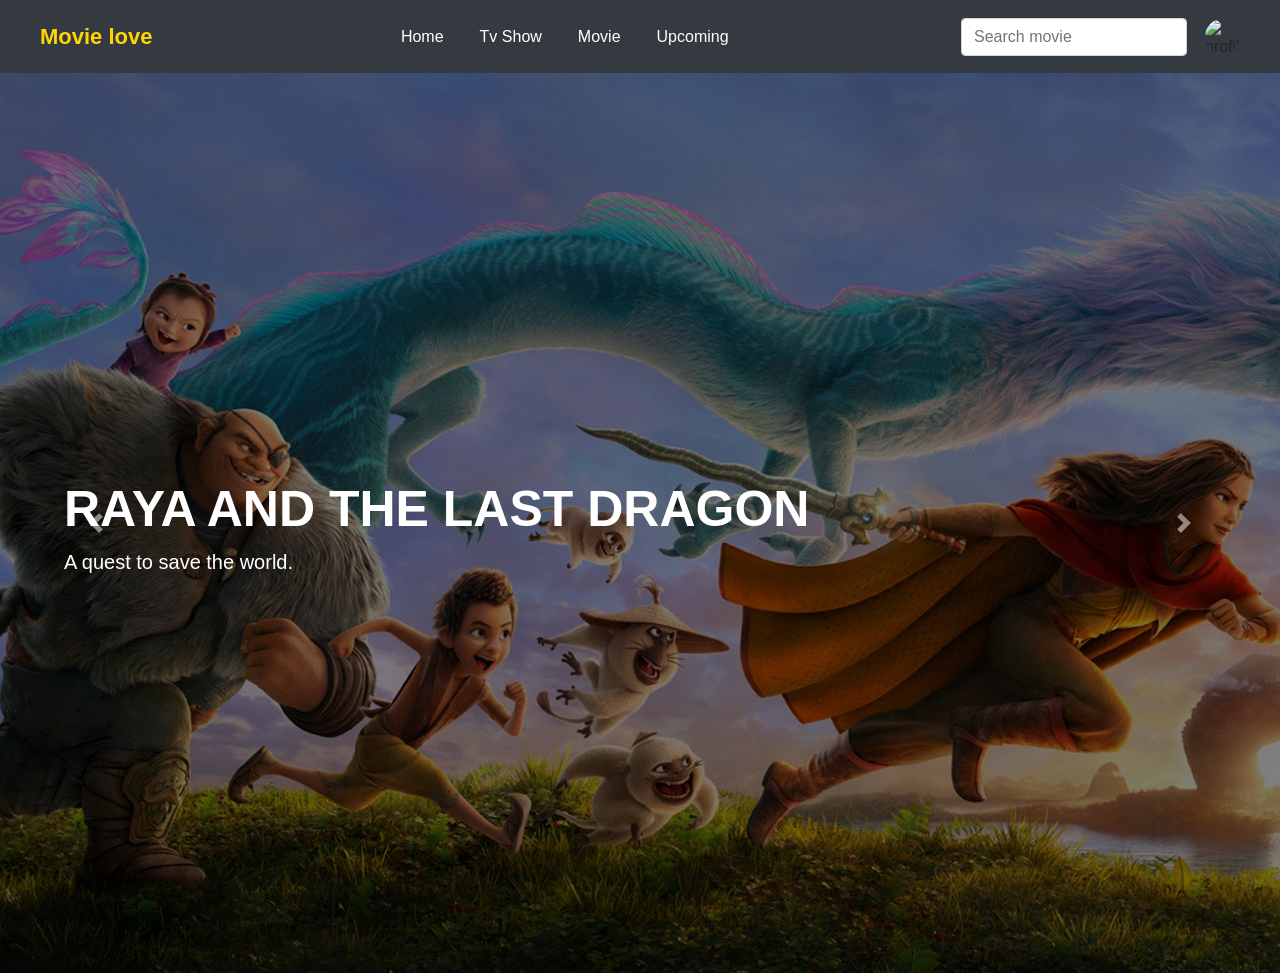
==== projekti1.html @ 6753df56 "Update" ====
<!DOCTYPE html>
<html lang="sq">
<head>
    <meta charset="UTF-8">
    <meta name="viewport" content="width=device-width, initial-scale=1.0">
    <title>Movie Love</title>

    <!-- Bootstrap -->
    <link rel="stylesheet" href="https://stackpath.bootstrapcdn.com/bootstrap/4.5.2/css/bootstrap.min.css">

    <!-- Font Awesome -->
    <link rel="stylesheet" href="https://cdnjs.cloudflare.com/ajax/libs/font-awesome/6.0.0/css/all.min.css">

    <style>
        body {
            margin: 0;
            background-color: black;
        }

        
        .navbar {
            padding: 15px 40px;
        }

        .navbar-brand {
            color: #ffd700 !important;
            font-weight: bold;
            font-size: 22px;
        }

        .nav-link {
            color: white !important;
            margin: 0 10px;
            transition: 0.3s;
        }

        .nav-link:hover {
            color: #ffd700 !important;
        }

        .profile-img {
            width: 35px;
            height: 35px;
            border-radius: 50%;
            margin-left: 10px;
        }

        

        
        .carousel-item {
            height: 100vh;
            background-size: cover;
            background-position: center;
            position: relative;
        }

        
        .carousel-item::before {
            content: "";
            position: absolute;
            width: 100%;
            height: 100%;
            background: rgba(0,0,0,0.5);
            top: 0;
            left: 0;
        }
        


        
        .carousel-caption {
            bottom: 40%;
            left: 5%;
            right: auto;
            text-align: left;
        }

        .carousel-caption h1 {
            font-size: 50px;
            font-weight: bold;
        }

        .carousel-caption p {
            font-size: 20px;
        }
    </style>
</head>

<body>


<nav class="navbar navbar-expand-lg navbar-dark bg-dark">
    
    <a class="navbar-brand" href="#">Movie love</a>

    <button class="navbar-toggler" type="button" data-toggle="collapse" data-target="#navbarNav">
        <span class="navbar-toggler-icon"></span>
    </button>

    <div class="collapse navbar-collapse justify-content-center" id="navbarNav">
        <ul class="navbar-nav">
            <li class="nav-item"><a class="nav-link" href="#">Home</a></li>
            <li class="nav-item"><a class="nav-link" href="#">Tv Show</a></li>
            <li class="nav-item"><a class="nav-link" href="#">Movie</a></li>
            <li class="nav-item"><a class="nav-link" href="#">Upcoming</a></li>
        </ul>
    </div>

    <div class="d-flex align-items-center">
        <input type="text" class="form-control mr-2" placeholder="Search movie">
        <img src="https://i.pravatar.cc/40" class="profile-img" alt="profile">
    </div>

</nav>


<div id="movieCarousel" class="carousel slide" data-ride="carousel">

    <div class="carousel-inner">
       

        
        <div class="carousel-item active" style="background-image: url('raya.jpg');">
            <div class="carousel-caption">
                <h1>RAYA AND THE LAST DRAGON</h1>
                <p>A quest to save the world.</p>
            </div>
        </div>

        
        <div class="carousel-item" style="background-image: url('moana.png');">
            <div class="carousel-caption">
                <h1>MOANA</h1>
                <p>There comes a day when you're gonna look around and realize happiness is where you are.</p>
            </div>
        </div>


    </div>

    
    <a class="carousel-control-prev" href="#movieCarousel" role="button" data-slide="prev">
        <span class="carousel-control-prev-icon"></span>
    </a>

    <a class="carousel-control-next" href="#movieCarousel" role="button" data-slide="next">
        <span class="carousel-control-next-icon"></span>
    </a>

</div>


<script src="https://code.jquery.com/jquery-3.5.1.slim.min.js"></script>
<script src="https://cdn.jsdelivr.net/npm/bootstrap@4.5.2/dist/js/bootstrap.bundle.min.js"></script>

</body>
</html>
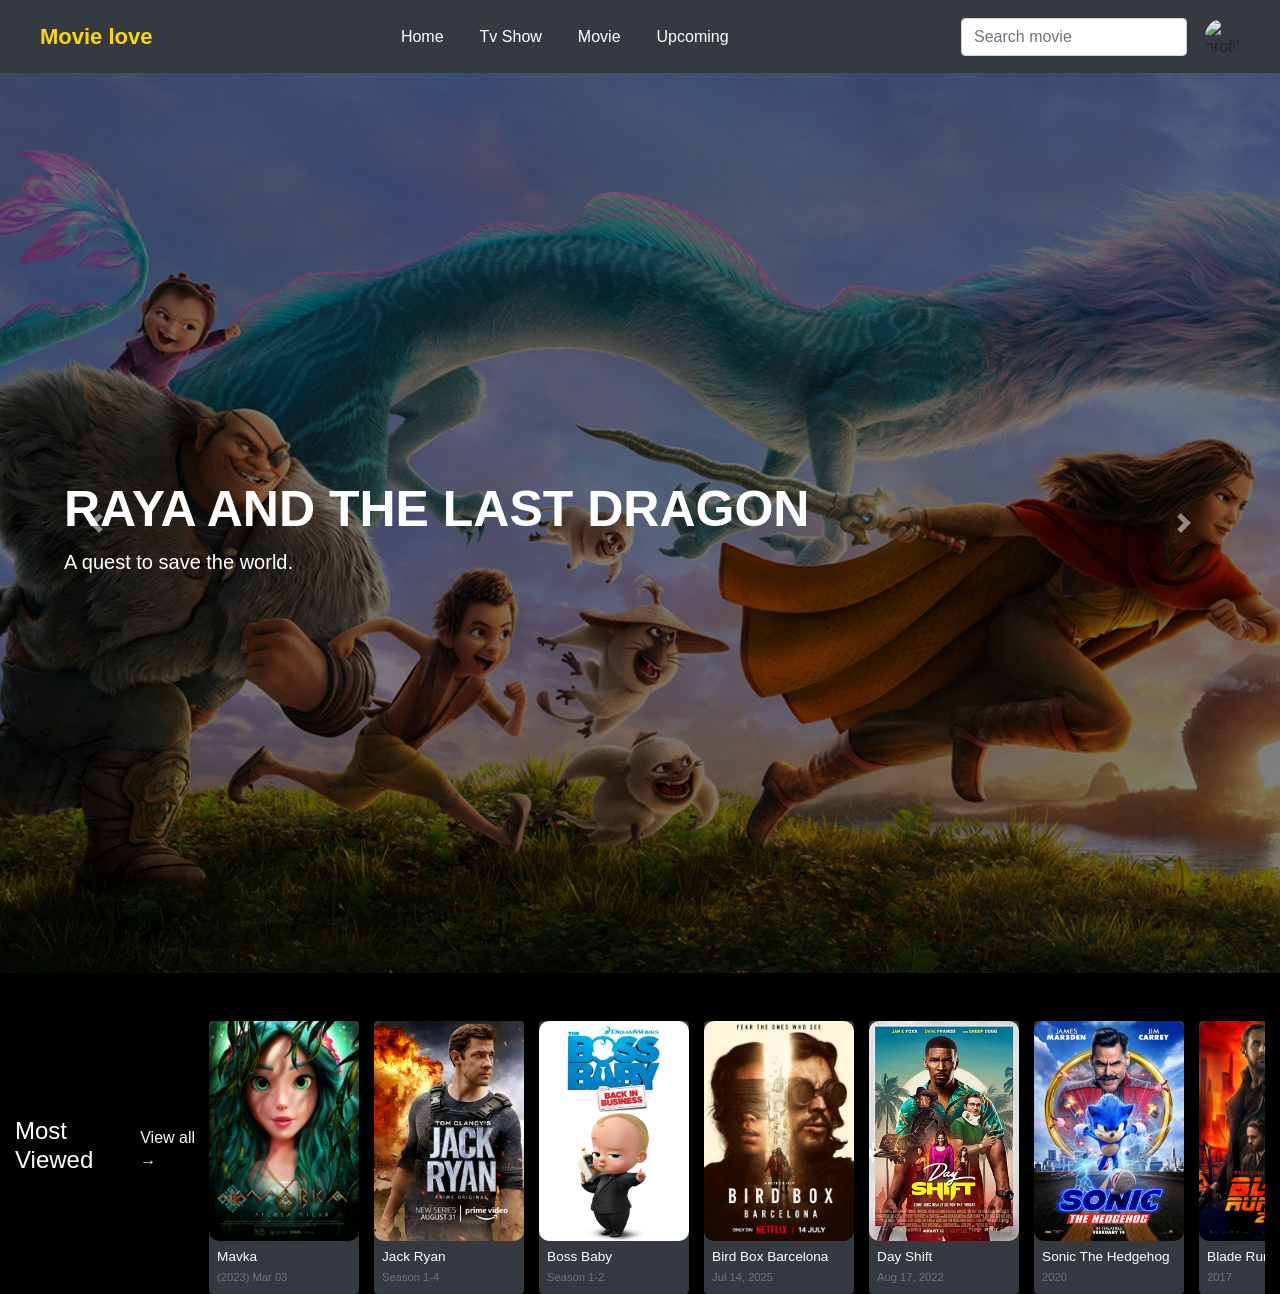
==== commit e8a68106: "cards" ====
--- a/projekti1.html
+++ b/projekti1.html
@@ -5,10 +5,10 @@
     <meta name="viewport" content="width=device-width, initial-scale=1.0">
     <title>Movie Love</title>
 
-    <!-- Bootstrap -->
+    
     <link rel="stylesheet" href="https://stackpath.bootstrapcdn.com/bootstrap/4.5.2/css/bootstrap.min.css">
 
-    <!-- Font Awesome -->
+    
     <link rel="stylesheet" href="https://cdnjs.cloudflare.com/ajax/libs/font-awesome/6.0.0/css/all.min.css">
 
     <style>
@@ -84,6 +84,68 @@
         .carousel-caption p {
             font-size: 20px;
         }
+
+        
+
+
+    .movie-scroll {
+    display: flex;
+    overflow-x: auto;
+    flex-wrap: nowrap;
+    scroll-behavior: smooth;
+    padding-left: 15px;
+    padding-right: 15px;
+    }
+
+    .movie-scroll::-webkit-scrollbar {
+    display: none;
+    }
+
+    .movie-scroll {
+    -ms-overflow-style: none;
+    scrollbar-width: none;
+    }
+
+    .movie-item {
+    min-width: 150px;
+    margin-right: 15px;
+    flex: 0 0 auto; /* siguron që nuk tkurret */
+    }
+
+    .movie-item .card {
+    background-color: #111;
+    border: none;
+    color: white;
+    transition: transform 0.3s ease;
+    } 
+
+    .movie-item img {
+    width: 150px;      /* i uniformon madhësinë */
+    height: 220px;     
+    object-fit: cover;   
+    border-radius: 10px;
+    transition: transform 0.4s ease;
+    }  
+
+    .movie-item .card:hover {
+    transform: scale(1.05);
+    }
+
+    .movie-item .card-body {
+    padding: 8px;
+    }
+
+    .movie-item .card-title {
+    font-size: 0.85rem;
+    margin-bottom: 4px;
+    }
+
+    .movie-item p {
+    font-size: 0.7rem;
+    color: #aaa;
+    margin: 0;
+    }
+
     </style>
 </head>
 
@@ -121,7 +183,7 @@
        
 
         
-        <div class="carousel-item active" style="background-image: url('raya.jpg');">
+        <div class="carousel-item active" style="background-image: url('images/raya.jpg');">
             <div class="carousel-caption">
                 <h1>RAYA AND THE LAST DRAGON</h1>
                 <p>A quest to save the world.</p>
@@ -129,7 +191,7 @@
         </div>
 
         
-        <div class="carousel-item" style="background-image: url('moana.png');">
+        <div class="carousel-item" style="background-image: url('images/moana.png');">
             <div class="carousel-caption">
                 <h1>MOANA</h1>
                 <p>There comes a day when you're gonna look around and realize happiness is where you are.</p>
@@ -151,6 +213,98 @@
 </div>
 
 
+<div class="movie-scroll mt-5">
+
+    <div class="d-flex justify-content-between align-items-center mb-3">
+        <h4 class="text-white">Most Viewed</h4>
+        <a href="#" class="text-light">View all →</a>
+    </div>
+
+    
+    <div class="d-flex overflow-auto flex-nowrap">  
+
+        
+        <div class="movie-item">
+            <div class="card bg-dark text-white border-0">
+                <img src="images/mavka.png" class="card-img-top">
+                <div class="card-body p-2">
+                    <h6 class="card-title">Mavka</h6>
+                    <p class="text-muted small mb-0">(2023) Mar 03</p>
+                </div>
+            </div>
+        </div>
+
+        
+        <div class="movie-item">
+            <div class="card bg-dark text-white border-0">
+                <img src="images/Jack_Ryan.png" class="card-img-top">
+                <div class="card-body p-2">
+                    <h6 class="card-title">Jack Ryan</h6>
+                    <p class="text-muted small mb-0">Season 1-4</p>
+                </div>
+            </div>
+        </div>
+
+        
+        <div class="movie-item">
+            <div class="card bg-dark text-white border-0">
+                <img src="images/boss_baby.jpg" class="card-img-top">
+                <div class="card-body p-2">
+                    <h6 class="card-title">Boss Baby</h6>
+                    <p class="text-muted small mb-0">Season 1-2</p>
+                </div>
+            </div>
+        </div>
+
+        <div class="movie-item">
+            <div class="card bg-dark text-white border-0">
+                <img src="images/bird_box.jpg" class="card-img-top">
+                <div class="card-body p-2">
+                    <h6 class="card-title">Bird Box Barcelona</h6>
+                    <p class="text-muted small mb-0">Jul 14, 2025</p>
+                </div>
+            </div>
+        </div>
+
+        <div class="movie-item">
+            <div class="card bg-dark text-white border-0">
+                <img src="images/Day_Shift_.jpg" class="card-img-top">
+                <div class="card-body p-2">
+                    <h6 class="card-title">Day Shift</h6>
+                    <p class="text-muted small mb-0">Aug 17, 2022</p>
+                </div>
+            </div>
+        </div>
+
+        <div class="movie-item">
+            <div class="card bg-dark text-white border-0">
+                <img src="images/sonic.jpg" class="card-img-top">
+                <div class="card-body p-2">
+                    <h6 class="card-title">Sonic The Hedgehog</h6>
+                    <p class="text-muted small mb-0">2020</p>
+                </div>
+            </div>
+        </div>
+
+        <div class="movie-item">
+            <div class="card bg-dark text-white border-0">
+                <img src="images/blade_runner.jpg" class="card-img-top">
+                <div class="card-body p-2">
+                    <h6 class="card-title">Blade Runner</h6>
+                    <p class="text-muted small mb-0">2017</p>
+                </div>
+            </div>
+        </div>
+
+
+
+        
+        
+    </div>
+
+</div>
+
+
 <script src="https://code.jquery.com/jquery-3.5.1.slim.min.js"></script>
 <script src="https://cdn.jsdelivr.net/npm/bootstrap@4.5.2/dist/js/bootstrap.bundle.min.js"></script>
 
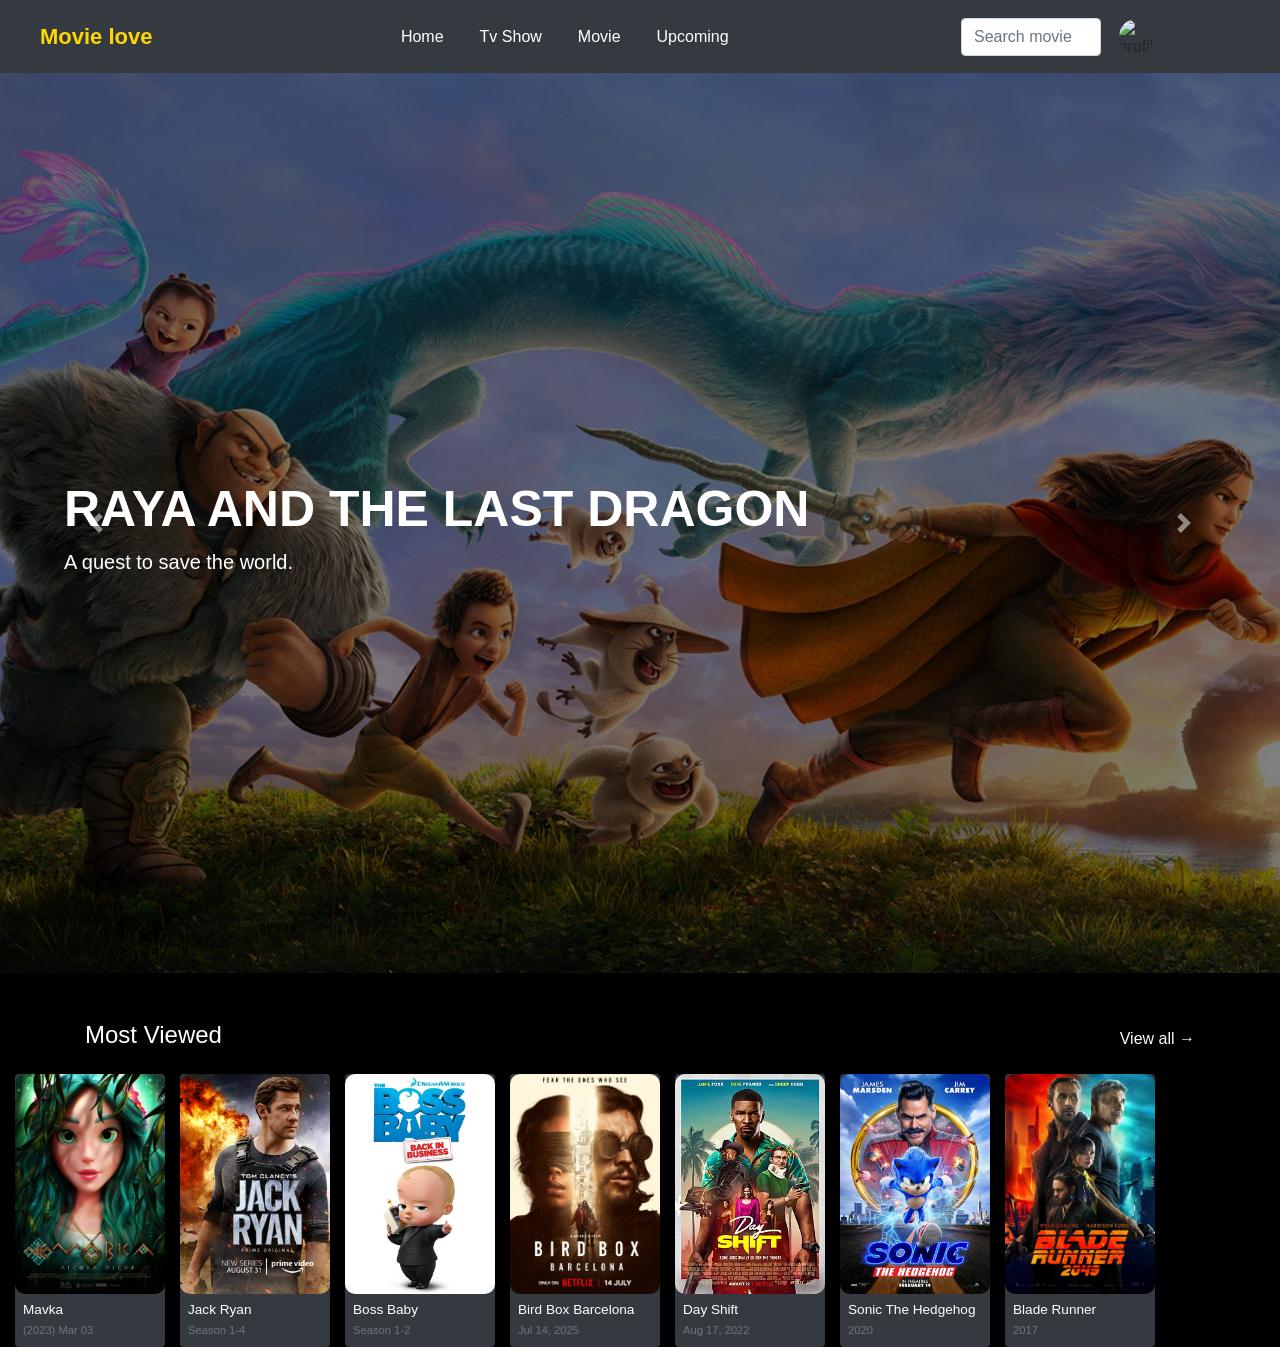
==== commit faec95ed: "update" ====
--- a/projekti1.html
+++ b/projekti1.html
@@ -109,7 +109,7 @@
     .movie-item {
     min-width: 150px;
     margin-right: 15px;
-    flex: 0 0 auto; /* siguron që nuk tkurret */
+    flex: 0 0 auto; 
     }
 
     .movie-item .card {
@@ -120,7 +120,7 @@
     } 
 
     .movie-item img {
-    width: 150px;      /* i uniformon madhësinë */
+    width: 150px;      
     height: 220px;     
     object-fit: cover;   
     border-radius: 10px;
@@ -145,6 +145,48 @@
     color: #aaa;
     margin: 0;
     }
+
+    
+@media (max-width: 768px) {
+
+    
+    .navbar {
+        padding: 10px 15px;
+    }
+
+    
+    .navbar .form-control {
+        width: 120px;
+    }
+
+
+    .carousel-item {
+        height: 60vh;
+    }
+
+    
+    .carousel-caption {
+        bottom: 20%;
+    }
+
+    .carousel-caption h1 {
+        font-size: 24px;
+    }
+
+    .carousel-caption p {
+        font-size: 14px;
+    }
+
+    
+    .movie-item {
+        min-width: 120px;
+    }
+
+    .movie-item img {
+        width: 120px;
+        height: 180px;
+    }
+}
 
     </style>
 </head>
@@ -170,7 +212,7 @@
     </div>
 
     <div class="d-flex align-items-center">
-        <input type="text" class="form-control mr-2" placeholder="Search movie">
+        <input type="text" class="form-control mr-2 w-50" placeholder="Search movie">
         <img src="https://i.pravatar.cc/40" class="profile-img" alt="profile">
     </div>
 
@@ -213,12 +255,15 @@
 </div>
 
 
-<div class="movie-scroll mt-5">
-
+<div class="container mt-5">
     <div class="d-flex justify-content-between align-items-center mb-3">
         <h4 class="text-white">Most Viewed</h4>
         <a href="#" class="text-light">View all →</a>
     </div>
+</div>
+
+<div class="movie-scroll">
+    
 
     
     <div class="d-flex overflow-auto flex-nowrap">  
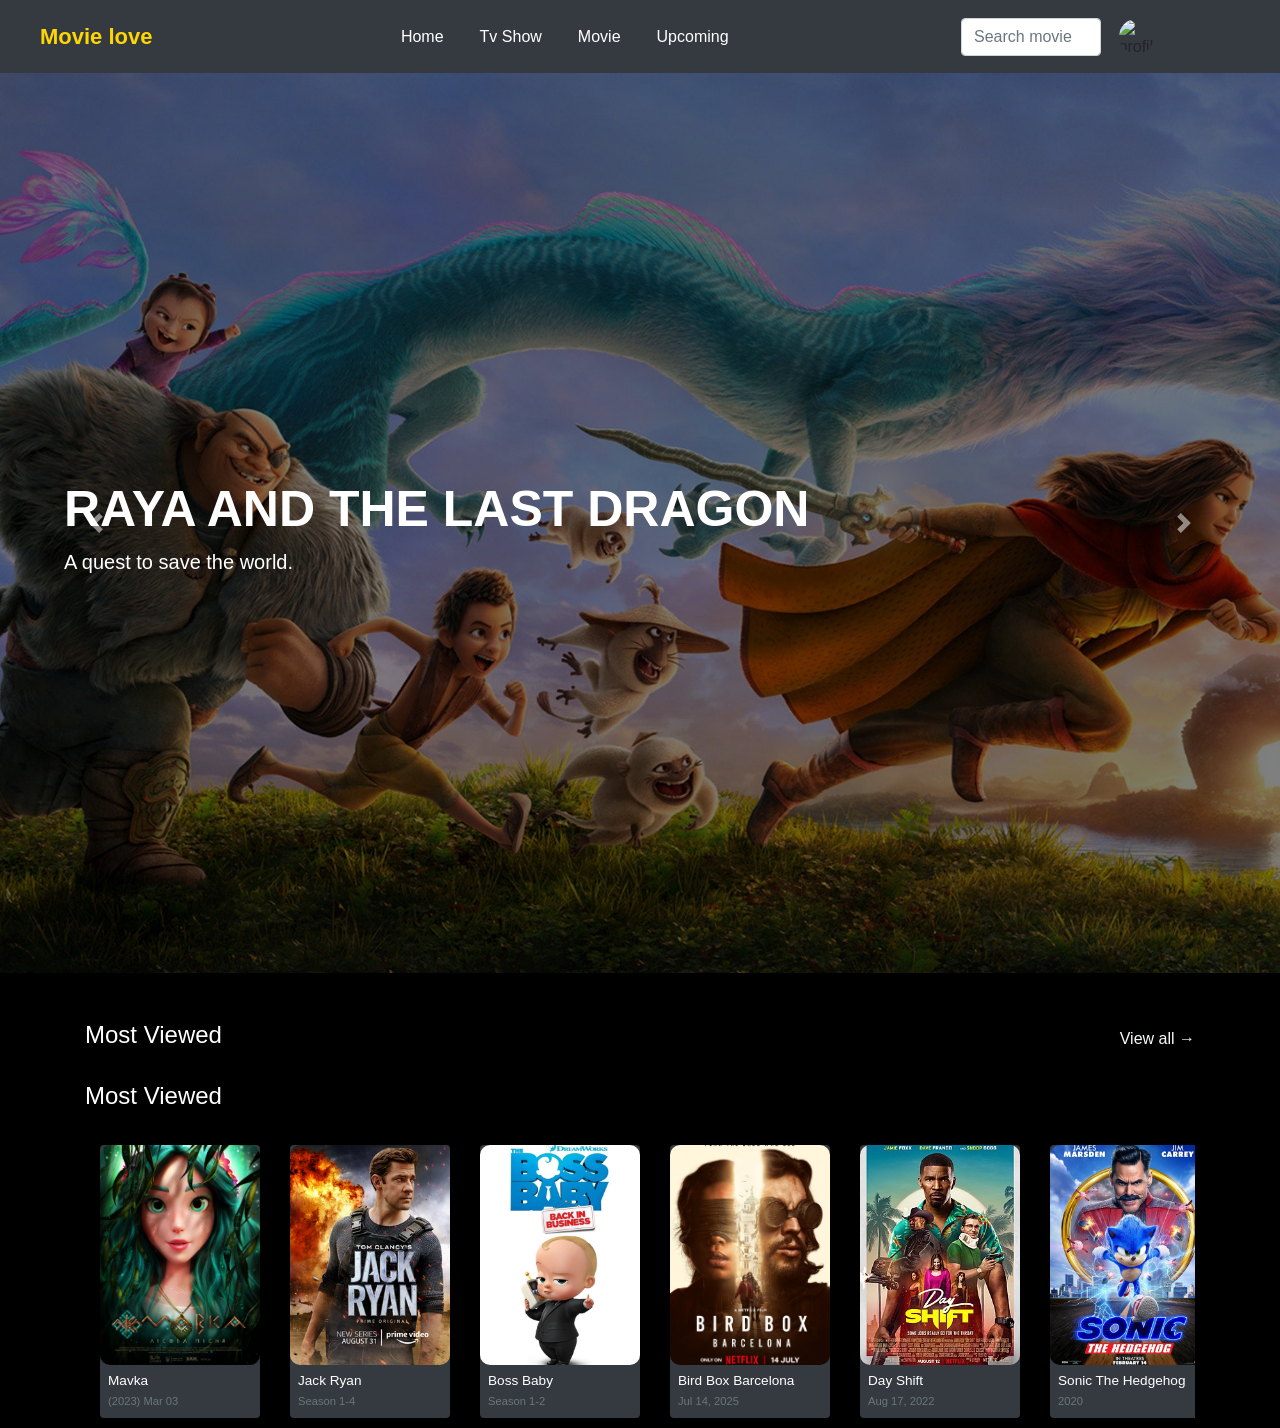
==== commit c05689d0: "update" ====
--- a/projekti1.html
+++ b/projekti1.html
@@ -91,10 +91,9 @@
     .movie-scroll {
     display: flex;
     overflow-x: auto;
-    flex-wrap: nowrap;
     scroll-behavior: smooth;
-    padding-left: 15px;
-    padding-right: 15px;
+    padding: 10px 15px;
+    gap: 15px;
     }
 
     .movie-scroll::-webkit-scrollbar {
@@ -107,9 +106,8 @@
     }
 
     .movie-item {
-    min-width: 150px;
     margin-right: 15px;
-    flex: 0 0 auto; 
+    flex: 0 0 auto;
     }
 
     .movie-item .card {
@@ -120,11 +118,11 @@
     } 
 
     .movie-item img {
-    width: 150px;      
+    width: 100%;      
     height: 220px;     
     object-fit: cover;   
     border-radius: 10px;
-    transition: transform 0.4s ease;
+    
     }  
 
     .movie-item .card:hover {
@@ -146,47 +144,21 @@
     margin: 0;
     }
 
-    
-@media (max-width: 768px) {
-
-    
-    .navbar {
-        padding: 10px 15px;
-    }
-
-    
-    .navbar .form-control {
-        width: 120px;
-    }
-
-
-    .carousel-item {
-        height: 60vh;
-    }
-
-    
-    .carousel-caption {
-        bottom: 20%;
-    }
-
-    .carousel-caption h1 {
-        font-size: 24px;
-    }
-
-    .carousel-caption p {
-        font-size: 14px;
-    }
-
-    
-    .movie-item {
-        min-width: 120px;
-    }
-
-    .movie-item img {
-        width: 120px;
-        height: 180px;
-    }
+    @media (max-width: 576px) {
+    .movie-item { width: 140px; }
 }
+
+@media (min-width: 577px) and (max-width: 992px) {
+    .movie-item { width: 150px; }
+}
+
+@media (min-width: 993px) {
+    .movie-item { width: 160px; }
+}
+
+
+
+
 
     </style>
 </head>
@@ -262,85 +234,86 @@
     </div>
 </div>
 
-<div class="movie-scroll">
-    
-
-    
-    <div class="d-flex overflow-auto flex-nowrap">  
-
-        
-        <div class="movie-item">
-            <div class="card bg-dark text-white border-0">
-                <img src="images/mavka.png" class="card-img-top">
-                <div class="card-body p-2">
-                    <h6 class="card-title">Mavka</h6>
-                    <p class="text-muted small mb-0">(2023) Mar 03</p>
-                </div>
-            </div>
-        </div>
-
-        
-        <div class="movie-item">
-            <div class="card bg-dark text-white border-0">
-                <img src="images/Jack_Ryan.png" class="card-img-top">
-                <div class="card-body p-2">
-                    <h6 class="card-title">Jack Ryan</h6>
-                    <p class="text-muted small mb-0">Season 1-4</p>
-                </div>
-            </div>
-        </div>
-
-        
-        <div class="movie-item">
-            <div class="card bg-dark text-white border-0">
-                <img src="images/boss_baby.jpg" class="card-img-top">
-                <div class="card-body p-2">
-                    <h6 class="card-title">Boss Baby</h6>
-                    <p class="text-muted small mb-0">Season 1-2</p>
-                </div>
-            </div>
-        </div>
-
-        <div class="movie-item">
-            <div class="card bg-dark text-white border-0">
-                <img src="images/bird_box.jpg" class="card-img-top">
-                <div class="card-body p-2">
-                    <h6 class="card-title">Bird Box Barcelona</h6>
-                    <p class="text-muted small mb-0">Jul 14, 2025</p>
-                </div>
-            </div>
-        </div>
-
-        <div class="movie-item">
-            <div class="card bg-dark text-white border-0">
-                <img src="images/Day_Shift_.jpg" class="card-img-top">
-                <div class="card-body p-2">
-                    <h6 class="card-title">Day Shift</h6>
-                    <p class="text-muted small mb-0">Aug 17, 2022</p>
-                </div>
-            </div>
-        </div>
-
-        <div class="movie-item">
-            <div class="card bg-dark text-white border-0">
-                <img src="images/sonic.jpg" class="card-img-top">
-                <div class="card-body p-2">
-                    <h6 class="card-title">Sonic The Hedgehog</h6>
-                    <p class="text-muted small mb-0">2020</p>
-                </div>
-            </div>
-        </div>
-
-        <div class="movie-item">
-            <div class="card bg-dark text-white border-0">
-                <img src="images/blade_runner.jpg" class="card-img-top">
-                <div class="card-body p-2">
-                    <h6 class="card-title">Blade Runner</h6>
-                    <p class="text-muted small mb-0">2017</p>
-                </div>
-            </div>
-        </div>
-
+<div class="container mt-4">
+
+  <div class="d-flex justify-content-between align-items-center mb-3">
+    <h4 class="text-white">Most Viewed</h4>
+  </div>
+
+  <div class="movie-scroll d-flex">
+
+    <div class="movie-item">
+      <div class="card bg-dark text-white border-0">
+        <img src="images/mavka.png">
+        <div class="card-body p-2">
+          <h6 class="card-title">Mavka</h6>
+          <p class="text-muted small mb-0">(2023) Mar 03</p>
+        </div>
+      </div>
+    </div>
+
+    <div class="movie-item">
+      <div class="card bg-dark text-white border-0">
+        <img src="images/Jack_Ryan.png">
+        <div class="card-body p-2">
+          <h6 class="card-title">Jack Ryan</h6>
+          <p class="text-muted small mb-0">Season 1-4</p>
+        </div>
+      </div>
+    </div>
+
+    <div class="movie-item">
+      <div class="card bg-dark text-white border-0">
+        <img src="images/boss_baby.jpg">
+        <div class="card-body p-2">
+          <h6 class="card-title">Boss Baby</h6>
+          <p class="text-muted small mb-0">Season 1-2</p>
+        </div>
+      </div>
+    </div>
+
+    <div class="movie-item">
+      <div class="card bg-dark text-white border-0">
+        <img src="images/bird_box.jpg">
+        <div class="card-body p-2">
+          <h6 class="card-title">Bird Box Barcelona</h6>
+          <p class="text-muted small mb-0">Jul 14, 2025</p>
+        </div>
+      </div>
+    </div>
+
+    <div class="movie-item">
+      <div class="card bg-dark text-white border-0">
+        <img src="images/Day_Shift_.jpg">
+        <div class="card-body p-2">
+          <h6 class="card-title">Day Shift</h6>
+          <p class="text-muted small mb-0">Aug 17, 2022</p>
+        </div>
+      </div>
+    </div>
+
+    <div class="movie-item">
+      <div class="card bg-dark text-white border-0">
+        <img src="images/sonic.jpg">
+        <div class="card-body p-2">
+          <h6 class="card-title">Sonic The Hedgehog</h6>
+          <p class="text-muted small mb-0">2020</p>
+        </div>
+      </div>
+    </div>
+
+    <div class="movie-item">
+      <div class="card bg-dark text-white border-0">
+        <img src="images/blade_runner.jpg">
+        <div class="card-body p-2">
+          <h6 class="card-title">Blade Runner</h6>
+          <p class="text-muted small mb-0">2017</p>
+        </div>
+      </div>
+    </div>
+
+  </div>
+</div>
 
 
         
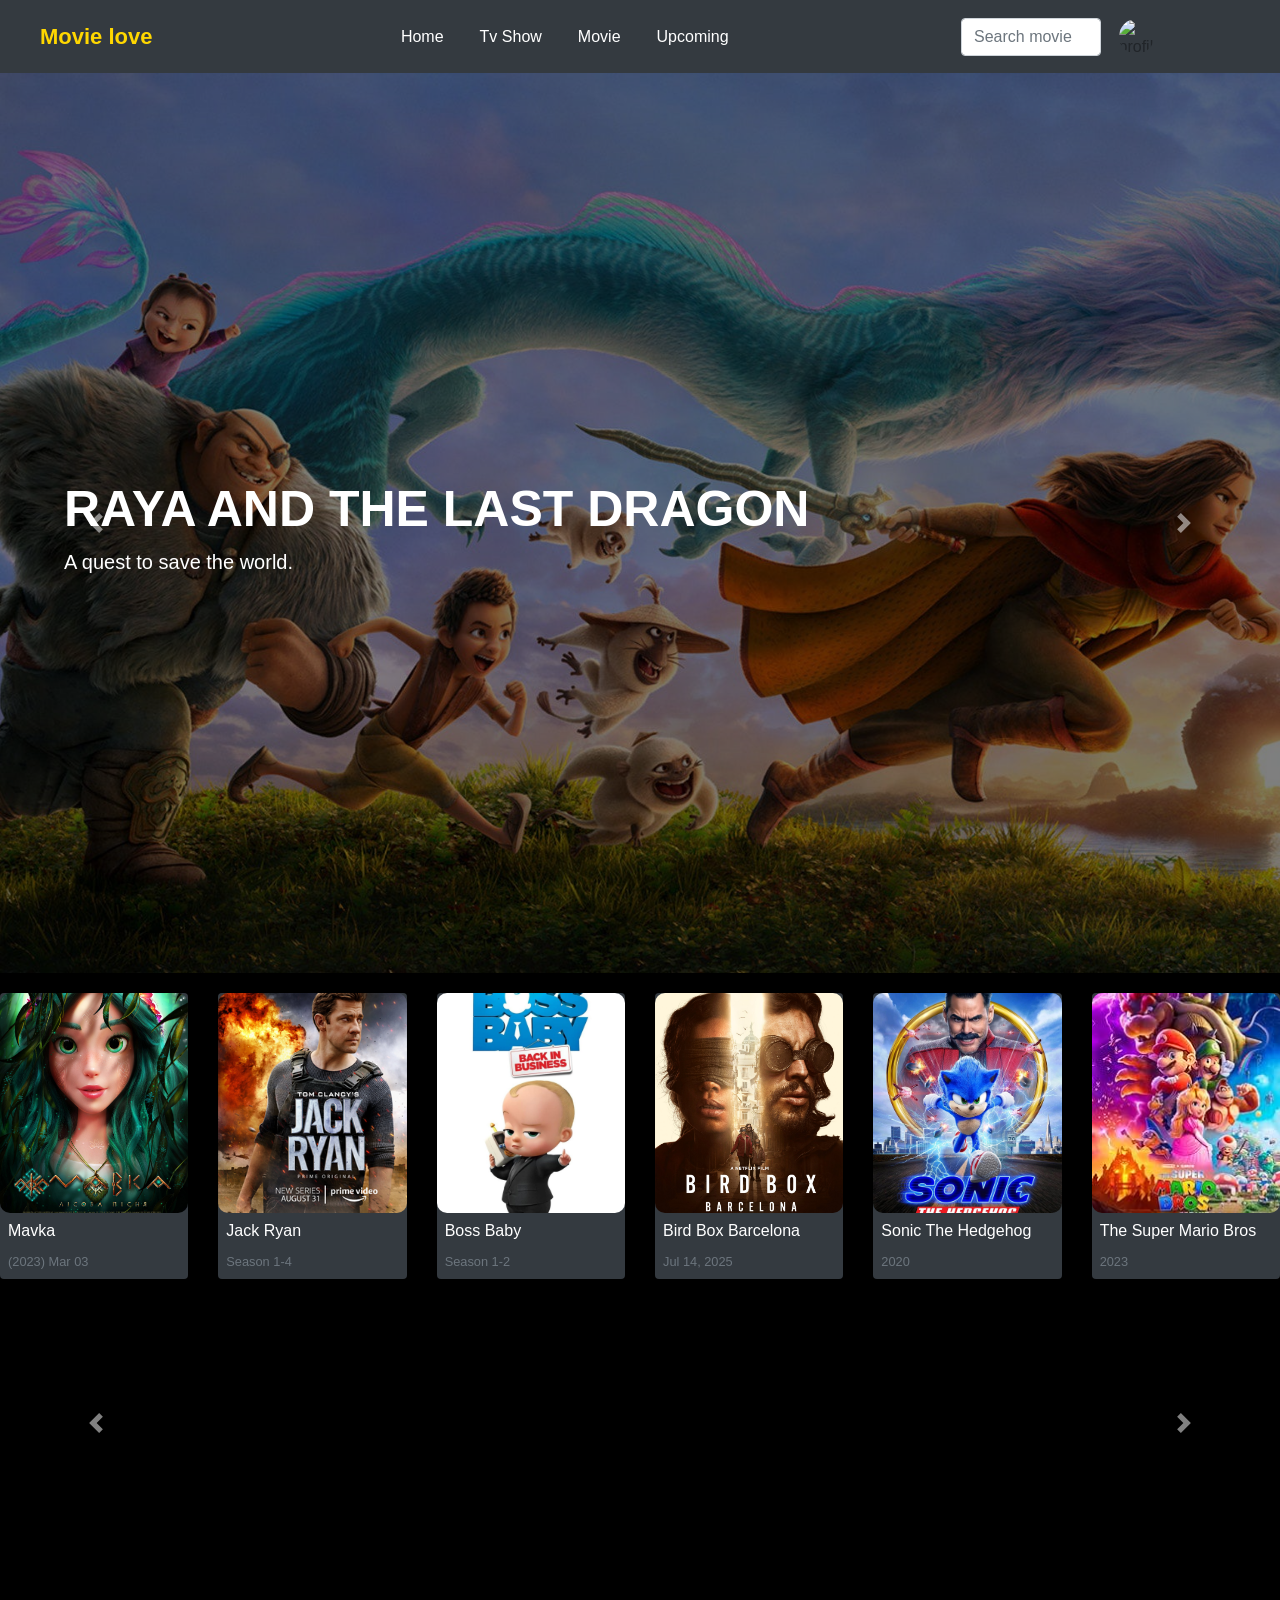
==== commit 858b1cef: "m" ====
--- a/projekti1.html
+++ b/projekti1.html
@@ -90,7 +90,6 @@
 
     .movie-scroll {
     display: flex;
-    overflow-x: auto;
     scroll-behavior: smooth;
     padding: 10px 15px;
     gap: 15px;
@@ -156,6 +155,38 @@
     .movie-item { width: 160px; }
 }
 
+.carousel-item .row {
+    flex-wrap: nowrap;
+}
+
+.carousel-item {
+    padding: 20px 0;
+}
+
+.carousel img {
+    height: 220px;
+    object-fit: cover;
+    border-radius: 10px;
+}
+
+/* Desktop */
+.carousel .col-lg-2 {
+    max-width: 20%;
+}
+
+/* Tablet */
+@media (max-width: 992px) {
+    .carousel .col-md-4 {
+        max-width: 33.33%;
+    }
+}
+
+/* Mobile */
+@media (max-width: 576px) {
+    .carousel .col-6 {
+        max-width: 50%;
+    }
+}
 
 
 
@@ -167,6 +198,8 @@
 
 
 <nav class="navbar navbar-expand-lg navbar-dark bg-dark">
+
+  
     
     <a class="navbar-brand" href="#">Movie love</a>
 
@@ -188,139 +221,145 @@
         <img src="https://i.pravatar.cc/40" class="profile-img" alt="profile">
     </div>
 
+    
+
 </nav>
 
-
-<div id="movieCarousel" class="carousel slide" data-ride="carousel">
-
-    <div class="carousel-inner">
-       
-
-        
-        <div class="carousel-item active" style="background-image: url('images/raya.jpg');">
-            <div class="carousel-caption">
-                <h1>RAYA AND THE LAST DRAGON</h1>
-                <p>A quest to save the world.</p>
-            </div>
-        </div>
-
-        
-        <div class="carousel-item" style="background-image: url('images/moana.png');">
-            <div class="carousel-caption">
-                <h1>MOANA</h1>
-                <p>There comes a day when you're gonna look around and realize happiness is where you are.</p>
-            </div>
-        </div>
-
-
-    </div>
-
-    
-    <a class="carousel-control-prev" href="#movieCarousel" role="button" data-slide="prev">
-        <span class="carousel-control-prev-icon"></span>
-    </a>
-
-    <a class="carousel-control-next" href="#movieCarousel" role="button" data-slide="next">
-        <span class="carousel-control-next-icon"></span>
-    </a>
+<div id="mainCarousel" class="carousel slide" data-ride="carousel">
+
+  <div class="carousel-inner">
+
+    
+    <div class="carousel-item active" style="background-image: url('images/raya.jpg');">
+      <div class="carousel-caption">
+        <h1>RAYA AND THE LAST DRAGON</h1>
+        <p>A quest to save the world.</p>
+      </div>
+    </div>
+
+    
+    <div class="carousel-item" style="background-image: url('images/moana.png');">
+      <div class="carousel-caption">
+        <h1>MOANA</h1>
+        <p>An epic ocean adventure.</p>
+      </div>
+    </div>
+
+  </div>
+
+  <!-- BUTONAT -->
+  <a class="carousel-control-prev" href="#mainCarousel" role="button" data-slide="prev">
+    <span class="carousel-control-prev-icon"></span>
+  </a>
+
+  <a class="carousel-control-next" href="#mainCarousel" role="button" data-slide="next">
+    <span class="carousel-control-next-icon"></span>
+  </a>
 
 </div>
 
 
-<div class="container mt-5">
-    <div class="d-flex justify-content-between align-items-center mb-3">
-        <h4 class="text-white">Most Viewed</h4>
-        <a href="#" class="text-light">View all →</a>
-    </div>
+<div id="movieCarouselCards" class="carousel slide" data-ride="carousel">
+
+  <div class="carousel-inner">
+
+    
+    <div class="carousel-item active">
+      <div class="row">
+
+        <div class="col-6 col-md-4 col-lg-2">
+          <div class="card bg-dark text-white border-0">
+            <img src="images/mavka.png" class="img-fluid">
+            <div class="card-body p-2">
+              <h6 class="card-title">Mavka</h6>
+              <p class="text-muted small mb-0">(2023) Mar 03</p>
+            </div>
+          </div>
+        </div>
+
+        <div class="col-6 col-md-4 col-lg-2">
+          <div class="card bg-dark text-white border-0">
+            <img src="images/Jack_Ryan.png" class="img-fluid">
+            <div class="card-body p-2">
+              <h6 class="card-title">Jack Ryan</h6>
+              <p class="text-muted small mb-0">Season 1-4</p>
+            </div>
+          </div>
+        </div>
+
+        <div class="col-6 col-md-4 col-lg-2">
+          <div class="card bg-dark text-white border-0">
+            <img src="images/boss_baby.jpg" class="img-fluid">
+            <div class="card-body p-2">
+              <h6 class="card-title">Boss Baby</h6>
+              <p class="text-muted small mb-0">Season 1-2</p>
+            </div>
+          </div>
+        </div>
+
+        <div class="col-6 col-md-4 col-lg-2">
+          <div class="card bg-dark text-white border-0">
+            <img src="images/bird_box.jpg" class="img-fluid">
+            <div class="card-body p-2">
+              <h6 class="card-title">Bird Box Barcelona</h6>
+              <p class="text-muted small mb-0">Jul 14, 2025</p>
+            </div>
+          </div>
+        </div>
+
+        <div class="col-6 col-md-4 col-lg-2">
+          <div class="card bg-dark text-white border-0">
+            <img src="images/sonic.jpg" class="img-fluid">
+            <div class="card-body p-2">
+              <h6 class="card-title">Sonic The Hedgehog</h6>
+              <p class="text-muted small mb-0">2020</p>
+            </div>
+          </div>
+        </div>
+
+        <div class="col-6 col-md-4 col-lg-2">
+          <div class="card bg-dark text-white border-0">
+            <img src="images/mario.jpg" class="img-fluid">
+            <div class="card-body p-2">
+              <h6 class="card-title">The Super Mario Bros</h6>
+              <p class="text-muted small mb-0">2023</p>
+            </div>
+          </div>
+        </div>
+
+      </div>
+    </div>
+
+    
+    <div class="carousel-item">
+      <div class="row">
+
+        <div class="col-6 col-md-4 col-lg-2">
+          <div class="card bg-dark text-white border-0">
+            <img src="images/blade_runner.jpg" class="img-fluid">
+            <div class="card-body p-2">
+              <h6 class="card-title">Blade Runner</h6>
+              <p class="text-muted small mb-0">2017</p>
+            </div>
+          </div>
+        </div>
+
+      </div>
+    </div>
+
+  </div>
+
+  
+  <a class="carousel-control-prev" href="#movieCarouselCards" role="button" data-slide="prev">
+    <span class="carousel-control-prev-icon"></span>
+  </a>
+
+  <a class="carousel-control-next" href="#movieCarouselCards" role="button" data-slide="next">
+    <span class="carousel-control-next-icon"></span>
+  </a>
+
 </div>
 
-<div class="container mt-4">
-
-  <div class="d-flex justify-content-between align-items-center mb-3">
-    <h4 class="text-white">Most Viewed</h4>
-  </div>
-
-  <div class="movie-scroll d-flex">
-
-    <div class="movie-item">
-      <div class="card bg-dark text-white border-0">
-        <img src="images/mavka.png">
-        <div class="card-body p-2">
-          <h6 class="card-title">Mavka</h6>
-          <p class="text-muted small mb-0">(2023) Mar 03</p>
-        </div>
-      </div>
-    </div>
-
-    <div class="movie-item">
-      <div class="card bg-dark text-white border-0">
-        <img src="images/Jack_Ryan.png">
-        <div class="card-body p-2">
-          <h6 class="card-title">Jack Ryan</h6>
-          <p class="text-muted small mb-0">Season 1-4</p>
-        </div>
-      </div>
-    </div>
-
-    <div class="movie-item">
-      <div class="card bg-dark text-white border-0">
-        <img src="images/boss_baby.jpg">
-        <div class="card-body p-2">
-          <h6 class="card-title">Boss Baby</h6>
-          <p class="text-muted small mb-0">Season 1-2</p>
-        </div>
-      </div>
-    </div>
-
-    <div class="movie-item">
-      <div class="card bg-dark text-white border-0">
-        <img src="images/bird_box.jpg">
-        <div class="card-body p-2">
-          <h6 class="card-title">Bird Box Barcelona</h6>
-          <p class="text-muted small mb-0">Jul 14, 2025</p>
-        </div>
-      </div>
-    </div>
-
-    <div class="movie-item">
-      <div class="card bg-dark text-white border-0">
-        <img src="images/Day_Shift_.jpg">
-        <div class="card-body p-2">
-          <h6 class="card-title">Day Shift</h6>
-          <p class="text-muted small mb-0">Aug 17, 2022</p>
-        </div>
-      </div>
-    </div>
-
-    <div class="movie-item">
-      <div class="card bg-dark text-white border-0">
-        <img src="images/sonic.jpg">
-        <div class="card-body p-2">
-          <h6 class="card-title">Sonic The Hedgehog</h6>
-          <p class="text-muted small mb-0">2020</p>
-        </div>
-      </div>
-    </div>
-
-    <div class="movie-item">
-      <div class="card bg-dark text-white border-0">
-        <img src="images/blade_runner.jpg">
-        <div class="card-body p-2">
-          <h6 class="card-title">Blade Runner</h6>
-          <p class="text-muted small mb-0">2017</p>
-        </div>
-      </div>
-    </div>
-
-  </div>
-</div>
-
-
-        
-        
-    </div>
-
-</div>
 
 
 <script src="https://code.jquery.com/jquery-3.5.1.slim.min.js"></script>
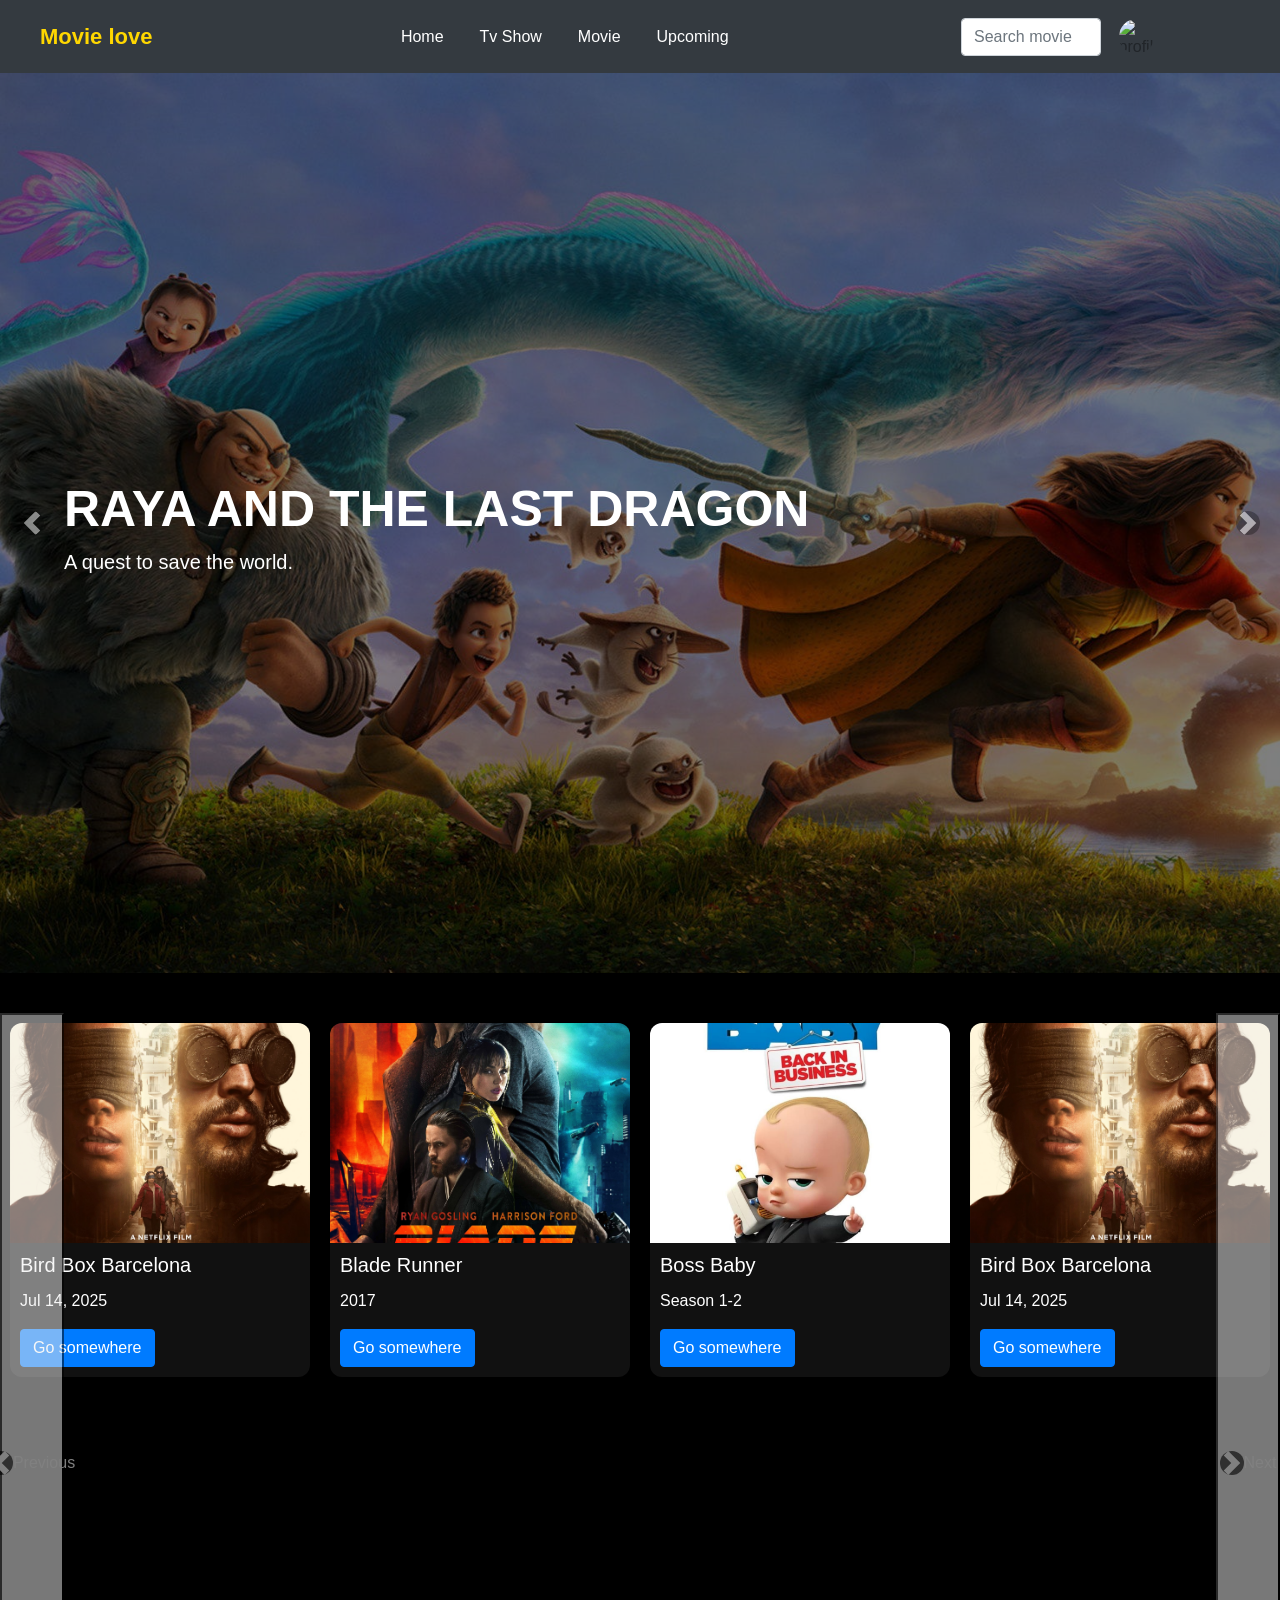
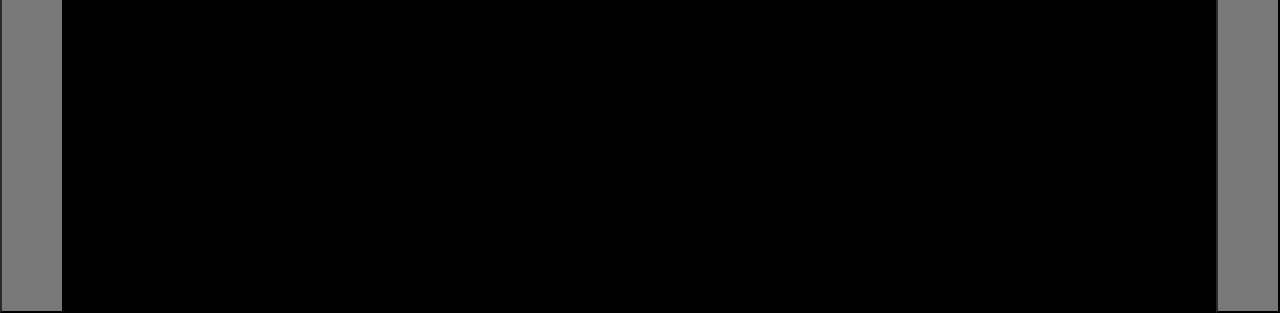
==== commit 765fcf23: "cards" ====
--- a/projekti1.html
+++ b/projekti1.html
@@ -1,369 +1,424 @@
 <!DOCTYPE html>
 <html lang="sq">
+
 <head>
-    <meta charset="UTF-8">
-    <meta name="viewport" content="width=device-width, initial-scale=1.0">
-    <title>Movie Love</title>
-
-    
-    <link rel="stylesheet" href="https://stackpath.bootstrapcdn.com/bootstrap/4.5.2/css/bootstrap.min.css">
-
-    
-    <link rel="stylesheet" href="https://cdnjs.cloudflare.com/ajax/libs/font-awesome/6.0.0/css/all.min.css">
-
-    <style>
-        body {
-            margin: 0;
-            background-color: black;
-        }
-
-        
-        .navbar {
-            padding: 15px 40px;
-        }
-
-        .navbar-brand {
-            color: #ffd700 !important;
-            font-weight: bold;
-            font-size: 22px;
-        }
-
-        .nav-link {
-            color: white !important;
-            margin: 0 10px;
-            transition: 0.3s;
-        }
-
-        .nav-link:hover {
-            color: #ffd700 !important;
-        }
-
-        .profile-img {
-            width: 35px;
-            height: 35px;
-            border-radius: 50%;
-            margin-left: 10px;
-        }
-
-        
-
-        
-        .carousel-item {
-            height: 100vh;
-            background-size: cover;
-            background-position: center;
-            position: relative;
-        }
-
-        
-        .carousel-item::before {
-            content: "";
-            position: absolute;
-            width: 100%;
-            height: 100%;
-            background: rgba(0,0,0,0.5);
-            top: 0;
-            left: 0;
-        }
-        
-
-
-        
-        .carousel-caption {
-            bottom: 40%;
-            left: 5%;
-            right: auto;
-            text-align: left;
-        }
-
-        .carousel-caption h1 {
-            font-size: 50px;
-            font-weight: bold;
-        }
-
-        .carousel-caption p {
-            font-size: 20px;
-        }
-
-        
-
-
-    .movie-scroll {
-    display: flex;
-    scroll-behavior: smooth;
-    padding: 10px 15px;
-    gap: 15px;
-    }
-
-    .movie-scroll::-webkit-scrollbar {
-    display: none;
-    }
-
-    .movie-scroll {
-    -ms-overflow-style: none;
-    scrollbar-width: none;
-    }
-
-    .movie-item {
-    margin-right: 15px;
-    flex: 0 0 auto;
-    }
-
-    .movie-item .card {
-    background-color: #111;
-    border: none;
-    color: white;
-    transition: transform 0.3s ease;
-    } 
-
-    .movie-item img {
-    width: 100%;      
-    height: 220px;     
-    object-fit: cover;   
-    border-radius: 10px;
-    
-    }  
-
-    .movie-item .card:hover {
-    transform: scale(1.05);
-    }
-
-    .movie-item .card-body {
-    padding: 8px;
-    }
-
-    .movie-item .card-title {
-    font-size: 0.85rem;
-    margin-bottom: 4px;
-    }
-
-    .movie-item p {
-    font-size: 0.7rem;
-    color: #aaa;
-    margin: 0;
-    }
-
-    @media (max-width: 576px) {
-    .movie-item { width: 140px; }
-}
-
-@media (min-width: 577px) and (max-width: 992px) {
-    .movie-item { width: 150px; }
-}
-
-@media (min-width: 993px) {
-    .movie-item { width: 160px; }
-}
-
-.carousel-item .row {
-    flex-wrap: nowrap;
-}
-
-.carousel-item {
-    padding: 20px 0;
-}
-
-.carousel img {
-    height: 220px;
-    object-fit: cover;
-    border-radius: 10px;
-}
-
-/* Desktop */
-.carousel .col-lg-2 {
-    max-width: 20%;
-}
-
-/* Tablet */
-@media (max-width: 992px) {
-    .carousel .col-md-4 {
-        max-width: 33.33%;
-    }
-}
-
-/* Mobile */
-@media (max-width: 576px) {
-    .carousel .col-6 {
-        max-width: 50%;
-    }
-}
-
-
-
-
-    </style>
+  <meta charset="UTF-8">
+  <meta name="viewport" content="width=device-width, initial-scale=1.0">
+  <title>Movie Love</title>
+
+  <link rel="stylesheet" href="https://stackpath.bootstrapcdn.com/bootstrap/4.5.2/css/bootstrap.min.css">
+
+  <link rel="stylesheet" href="https://cdnjs.cloudflare.com/ajax/libs/font-awesome/6.0.0/css/all.min.css">
+
+  <link rel="stylesheet" href="style.css">
+
 </head>
 
 <body>
 
-
-<nav class="navbar navbar-expand-lg navbar-dark bg-dark">
-
-  
-    
+  <nav class="navbar navbar-expand-lg navbar-dark bg-dark">
+
+
     <a class="navbar-brand" href="#">Movie love</a>
 
     <button class="navbar-toggler" type="button" data-toggle="collapse" data-target="#navbarNav">
-        <span class="navbar-toggler-icon"></span>
+      <span class="navbar-toggler-icon"></span>
     </button>
 
     <div class="collapse navbar-collapse justify-content-center" id="navbarNav">
-        <ul class="navbar-nav">
-            <li class="nav-item"><a class="nav-link" href="#">Home</a></li>
-            <li class="nav-item"><a class="nav-link" href="#">Tv Show</a></li>
-            <li class="nav-item"><a class="nav-link" href="#">Movie</a></li>
-            <li class="nav-item"><a class="nav-link" href="#">Upcoming</a></li>
-        </ul>
+      <ul class="navbar-nav">
+        <li class="nav-item"><a class="nav-link" href="#">Home</a></li>
+        <li class="nav-item"><a class="nav-link" href="#">Tv Show</a></li>
+        <li class="nav-item"><a class="nav-link" href="#">Movie</a></li>
+        <li class="nav-item"><a class="nav-link" href="#">Upcoming</a></li>
+      </ul>
     </div>
 
     <div class="d-flex align-items-center">
-        <input type="text" class="form-control mr-2 w-50" placeholder="Search movie">
-        <img src="https://i.pravatar.cc/40" class="profile-img" alt="profile">
-    </div>
-
-    
-
-</nav>
-
-<div id="mainCarousel" class="carousel slide" data-ride="carousel">
-
+      <input type="text" class="form-control mr-2 w-50" placeholder="Search movie">
+      <img src="https://i.pravatar.cc/40" class="profile-img" alt="profile">
+    </div>
+
+
+  </nav>
+
+  <div id="mainCarousel" class="carousel slide" data-ride="carousel">
+
+    <div class="carousel-inner">
+
+      <div class="carousel-item active" style="background-image: url('images/raya.jpg');">
+        <div class="carousel-caption">
+          <h1>RAYA AND THE LAST DRAGON</h1>
+          <p>A quest to save the world.</p>
+        </div>
+      </div>
+
+      <div class="carousel-item" style="background-image: url('images/moana.png');">
+        <div class="carousel-caption">
+          <h1>MOANA</h1>
+          <p>An epic ocean adventure.</p>
+        </div>
+      </div>
+
+    </div>
+
+    <a class="carousel-control-prev" href="#mainCarousel" role="button" data-slide="prev">
+      <span class="carousel-control-prev-icon"></span>
+    </a>
+
+    <a class="carousel-control-next" href="#mainCarousel" role="button" data-slide="next">
+      <span class="carousel-control-next-icon"></span>
+    </a>
+
+  </div>
+
+
+  <div id="carouselTablet" class="carousel carousel-dark slide d-none d-sm-block" data-ride="carousel">
+    <div class="carousel-inner">
+      <div class="carousel-item active">
+        <div class="cards-wrappers">
+          <div class="card" >
+            <div class="image-wrapper">
+            <img src="images/bird_box.jpg"  alt="...">
+            </div>
+            <div class="card-body">
+              <h5 class="card-title">Bird Box Barcelona</h5>
+              <p class="card-text">Jul 14, 2025</p>
+              <a href="#" class="btn btn-primary">Go somewhere</a>
+            </div>
+          </div>
+          <div class="card" >
+            <div class="image-wrapper">
+            <img src="images/blade_runner.jpg"  alt="...">
+            </div>
+            <div class="card-body">
+              <h5 class="card-title">Blade Runner</h5>
+              <p class="card-text">2017</p>
+              <a href="#" class="btn btn-primary">Go somewhere</a>
+            </div>
+          </div>
+          <div class="card" >
+            <div class="image-wrapper">
+            <img src="images/boss_baby.jpg"  alt="...">
+            </div>
+            <div class="card-body">
+              <h5 class="card-title">Boss Baby</h5>
+              <p class="card-text">Season 1-2</p>
+              <a href="#" class="btn btn-primary">Go somewhere</a>
+            </div>
+          </div>
+
+        </div>
+      </div>
+      <div class="carousel-item">
+        <div class="cards-wrappers">
+          <div class="card" >
+            <div class="image-wrapper">
+            <img src="images/Day_Shift_.jpg"  alt="...">
+            </div>
+            <div class="card-body">
+              <h5 class="card-title">Day Shift</h5>
+              <p class="card-text">Aug 17,2022</p>
+              <a href="#" class="btn btn-primary">Go somewhere</a>
+            </div>
+          </div>
+          <div class="card" >
+            <div class="image-wrapper">
+            <img src="images/Jack_Ryan.png"  alt="...">
+            </div>
+            <div class="card-body">
+              <h5 class="card-title">Jack Ryan</h5>
+              <p class="card-text">Season 1-4</p>
+              <a href="#" class="btn btn-primary">Go somewhere</a>
+            </div>
+          </div>
+          <div class="card" >
+            <div class="image-wrapper">
+            <img src="images/mario.jpg"  alt="...">
+            </div>
+            <div class="card-body">
+              <h5 class="card-title">Super Mario</h5>
+              <p class="card-text">2022</p>
+              <a href="#" class="btn btn-primary">Go somewhere</a>
+            </div>
+          </div>
+
+        </div>
+      </div>
+      <div class="carousel-item">
+        <div class="cards-wrappers">
+          <div class="card" >
+            <div class="image-wrapper">
+            <img src="images/mavka.png"  alt="...">
+            </div>
+            <div class="card-body">
+              <h5 class="card-title">Mavka</h5>
+              <p class="card-text">Mar 03,2023</p>
+              <a href="#" class="btn btn-primary">Go somewhere</a>
+            </div>
+          </div>
+          <div class="card" >
+            <div class="image-wrapper">
+            <img src="images/sonic.jpg"  alt="...">
+            </div>
+            <div class="card-body">
+              
+              <h5 class="card-title">Sonik the Headgedog</h5>
+              <p class="card-text">2020</p>
+              <a href="#" class="btn btn-primary">Go somewhere</a>
+            </div>
+          </div>
+          <div class="card" >
+            <div class="image-wrapper">
+            <img src="images/sonic.jpg"  alt="...">
+            </div>
+            <div class="card-body">
+              <h5 class="card-title">Sonik the Headgedog</h5>
+              <p class="card-text">2020</p>
+              <a href="#" class="btn btn-primary">Go somewhere</a>
+            </div>
+          </div>
+
+        </div>
+      </div>
+    </div>
+    <button class="carousel-control-prev" type="button" data-target="#carouselTablet" data-slide="prev">
+      <span class="carousel-control-prev-icon" aria-hidden="true"></span>
+      <span class="visually-hidden">Previous</span>
+    </button>
+    <button class="carousel-control-next" type="button" data-target="#carouselTablet" data-slide="next">
+      <span class="carousel-control-next-icon" aria-hidden="true"></span>
+      <span class="visually-hidden">Next</span>
+    </button>
+  </div>
+
+  <div id="carouselExampleControlsSmallScreen" class="carousel slide d-sm-none" data-ride="carousel">
   <div class="carousel-inner">
-
-    
-    <div class="carousel-item active" style="background-image: url('images/raya.jpg');">
-      <div class="carousel-caption">
-        <h1>RAYA AND THE LAST DRAGON</h1>
-        <p>A quest to save the world.</p>
-      </div>
-    </div>
-
-    
-    <div class="carousel-item" style="background-image: url('images/moana.png');">
-      <div class="carousel-caption">
-        <h1>MOANA</h1>
-        <p>An epic ocean adventure.</p>
-      </div>
-    </div>
-
+    <div class="carousel-item active">
+        <div class="card" >
+            <div class="image-wrapper">
+            <img src="images/bird_box.jpg"  alt="...">
+            </div>
+            <div class="card-body">
+              <h5 class="card-title">Bird Box Barcelona</h5>
+              <p class="card-text">Jul 14, 2025</p>
+              <a href="#" class="btn btn-primary">Go somewhere</a>
+            </div>
+          </div>
+    </div>
+    <div class="carousel-item">
+        <div class="card" >
+            <div class="image-wrapper">
+            <img src="images/boss_baby.jpg"  alt="...">
+            </div>
+            <div class="card-body">
+              <h5 class="card-title">Baby Boss</h5>
+              <p class="card-text">Season 1-4</p>
+              <a href="#" class="btn btn-primary">Go somewhere</a>
+            </div>
+          </div>
+    </div>
+    <div class="carousel-item">
+        <div class="card" >
+            <div class="image-wrapper">
+            <img src="images/blade_runner.jpg"  alt="...">
+            </div>
+            <div class="card-body">
+              <h5 class="card-title">Blade Runner</h5>
+              <p class="card-text"></p>
+              <a href="#" class="btn btn-primary">Go somewhere</a>
+            </div>
+          </div>
+    </div>
+    <div class="carousel-item">
+        <div class="card" >
+            <div class="image-wrapper">
+            <img src="images/Day_Shift_.jpg"  alt="...">
+            </div>
+            <div class="card-body">
+              <h5 class="card-title">Day Shift</h5>
+              <p class="card-text"></p>
+              <a href="#" class="btn btn-primary">Go somewhere</a>
+            </div>
+          </div>
+    </div>
+    <div class="carousel-item">
+        <div class="card" >
+            <div class="image-wrapper">
+            <img src="images/Jack_Ryan.png"  alt="...">
+            </div>
+            <div class="card-body">
+              <h5 class="card-title">Jack Ryan</h5>
+              <p class="card-text"></p>
+              <a href="#" class="btn btn-primary">Go somewhere</a>
+            </div>
+          </div>
+    </div>
   </div>
-
-  <!-- BUTONAT -->
-  <a class="carousel-control-prev" href="#mainCarousel" role="button" data-slide="prev">
-    <span class="carousel-control-prev-icon"></span>
-  </a>
-
-  <a class="carousel-control-next" href="#mainCarousel" role="button" data-slide="next">
-    <span class="carousel-control-next-icon"></span>
-  </a>
-
+  <button class="carousel-control-prev" type="button" data-target="#carouselExampleControlsSmallScreen" data-slide="prev">
+    <span class="carousel-control-prev-icon" aria-hidden="true"></span>
+    <span class="visually-hidden">Previous</span>
+  </button>
+  <button class="carousel-control-next" type="button" data-target="#carouselExampleControlsSmallScreen" data-slide="next">
+    <span class="carousel-control-next-icon" aria-hidden="true"></span>
+    <span class="visually-hidden">Next</span>
+  </button>
 </div>
 
-
-<div id="movieCarouselCards" class="carousel slide" data-ride="carousel">
-
-  <div class="carousel-inner">
-
-    
-    <div class="carousel-item active">
-      <div class="row">
-
-        <div class="col-6 col-md-4 col-lg-2">
-          <div class="card bg-dark text-white border-0">
-            <img src="images/mavka.png" class="img-fluid">
-            <div class="card-body p-2">
-              <h6 class="card-title">Mavka</h6>
-              <p class="text-muted small mb-0">(2023) Mar 03</p>
-            </div>
-          </div>
-        </div>
-
-        <div class="col-6 col-md-4 col-lg-2">
-          <div class="card bg-dark text-white border-0">
-            <img src="images/Jack_Ryan.png" class="img-fluid">
-            <div class="card-body p-2">
-              <h6 class="card-title">Jack Ryan</h6>
-              <p class="text-muted small mb-0">Season 1-4</p>
-            </div>
-          </div>
-        </div>
-
-        <div class="col-6 col-md-4 col-lg-2">
-          <div class="card bg-dark text-white border-0">
-            <img src="images/boss_baby.jpg" class="img-fluid">
-            <div class="card-body p-2">
-              <h6 class="card-title">Boss Baby</h6>
-              <p class="text-muted small mb-0">Season 1-2</p>
-            </div>
-          </div>
-        </div>
-
-        <div class="col-6 col-md-4 col-lg-2">
-          <div class="card bg-dark text-white border-0">
-            <img src="images/bird_box.jpg" class="img-fluid">
-            <div class="card-body p-2">
-              <h6 class="card-title">Bird Box Barcelona</h6>
-              <p class="text-muted small mb-0">Jul 14, 2025</p>
-            </div>
-          </div>
-        </div>
-
-        <div class="col-6 col-md-4 col-lg-2">
-          <div class="card bg-dark text-white border-0">
-            <img src="images/sonic.jpg" class="img-fluid">
-            <div class="card-body p-2">
-              <h6 class="card-title">Sonic The Hedgehog</h6>
-              <p class="text-muted small mb-0">2020</p>
-            </div>
-          </div>
-        </div>
-
-        <div class="col-6 col-md-4 col-lg-2">
-          <div class="card bg-dark text-white border-0">
-            <img src="images/mario.jpg" class="img-fluid">
-            <div class="card-body p-2">
-              <h6 class="card-title">The Super Mario Bros</h6>
-              <p class="text-muted small mb-0">2023</p>
-            </div>
-          </div>
-        </div>
-
-      </div>
-    </div>
-
-    
-    <div class="carousel-item">
-      <div class="row">
-
-        <div class="col-6 col-md-4 col-lg-2">
-          <div class="card bg-dark text-white border-0">
-            <img src="images/blade_runner.jpg" class="img-fluid">
-            <div class="card-body p-2">
-              <h6 class="card-title">Blade Runner</h6>
-              <p class="text-muted small mb-0">2017</p>
-            </div>
-          </div>
-        </div>
-
-      </div>
-    </div>
-
+<div id="carouselDesktop" class="carousel slide d-none d-lg-block" data-ride="carousel">
+   <div class="carousel-inner">
+      <div class="carousel-item active">
+        <div class="cards-wrappers">
+          <div class="card" >
+            <div class="image-wrapper">
+            <img src="images/bird_box.jpg"  alt="...">
+            </div>
+            <div class="card-body">
+              <h5 class="card-title">Bird Box Barcelona</h5>
+              <p class="card-text">Jul 14, 2025</p>
+              <a href="#" class="btn btn-primary">Go somewhere</a>
+            </div>
+          </div>
+          <div class="card" >
+            <div class="image-wrapper">
+            <img src="images/blade_runner.jpg"  alt="...">
+            </div>
+            <div class="card-body">
+              <h5 class="card-title">Blade Runner</h5>
+              <p class="card-text">2017</p>
+              <a href="#" class="btn btn-primary">Go somewhere</a>
+            </div>
+          </div>
+          <div class="card" >
+            <div class="image-wrapper">
+            <img src="images/boss_baby.jpg"  alt="...">
+            </div>
+            <div class="card-body">
+              <h5 class="card-title">Boss Baby</h5>
+              <p class="card-text">Season 1-2</p>
+              <a href="#" class="btn btn-primary">Go somewhere</a>
+            </div>
+          </div>
+          <div class="card" >
+            <div class="image-wrapper">
+            <img src="images/bird_box.jpg"  alt="...">
+            </div>
+            <div class="card-body">
+              <h5 class="card-title">Bird Box Barcelona</h5>
+              <p class="card-text">Jul 14, 2025</p>
+              <a href="#" class="btn btn-primary">Go somewhere</a>
+            </div>
+          </div>
+
+        </div>
+      </div>
+      <div class="carousel-item">
+        <div class="cards-wrappers">
+          <div class="card" >
+            <div class="image-wrapper">
+            <img src="images/Day_Shift_.jpg"  alt="...">
+            </div>
+            <div class="card-body">
+              <h5 class="card-title">Day Shift</h5>
+              <p class="card-text">Aug 17,2022</p>
+              <a href="#" class="btn btn-primary">Go somewhere</a>
+            </div>
+          </div>
+          <div class="card" >
+            <div class="image-wrapper">
+            <img src="images/Jack_Ryan.png"  alt="...">
+            </div>
+            <div class="card-body">
+              <h5 class="card-title">Jack Ryan</h5>
+              <p class="card-text">Season 1-4</p>
+              <a href="#" class="btn btn-primary">Go somewhere</a>
+            </div>
+          </div>
+          <div class="card" >
+            <div class="image-wrapper">
+            <img src="images/mario.jpg"  alt="...">
+            </div>
+            <div class="card-body">
+              <h5 class="card-title">Super Mario</h5>
+              <p class="card-text">2022</p>
+              <a href="#" class="btn btn-primary">Go somewhere</a>
+            </div>
+          </div>
+          <div class="card" >
+            <div class="image-wrapper">
+            <img src="images/bird_box.jpg"  alt="...">
+            </div>
+            <div class="card-body">
+              <h5 class="card-title">Bird Box Barcelona</h5>
+              <p class="card-text">Jul 14, 2025</p>
+              <a href="#" class="btn btn-primary">Go somewhere</a>
+            </div>
+          </div>
+
+        </div>
+      </div>
+      <div class="carousel-item">
+        <div class="cards-wrappers">
+          <div class="card" >
+            <div class="image-wrapper">
+            <img src="images/mavka.png"  alt="...">
+            </div>
+            <div class="card-body">
+              <h5 class="card-title">Mavka</h5>
+              <p class="card-text">Mar 03,2023</p>
+              <a href="#" class="btn btn-primary">Go somewhere</a>
+            </div>
+          </div>
+          <div class="card" >
+            <div class="image-wrapper">
+            <img src="images/sonic.jpg"  alt="...">
+            </div>
+            <div class="card-body">
+              
+              <h5 class="card-title">Sonik the Headgedog</h5>
+              <p class="card-text">2020</p>
+              <a href="#" class="btn btn-primary">Go somewhere</a>
+            </div>
+          </div>
+          <div class="card" >
+            <div class="image-wrapper">
+            <img src="images/sonic.jpg"  alt="...">
+            </div>
+            <div class="card-body">
+              <h5 class="card-title">Sonik the Headgedog</h5>
+              <p class="card-text">2020</p>
+              <a href="#" class="btn btn-primary">Go somewhere</a>
+            </div>
+          </div>
+          <div class="card" >
+            <div class="image-wrapper">
+            <img src="images/bird_box.jpg"  alt="...">
+            </div>
+            <div class="card-body">
+              <h5 class="card-title">Bird Box Barcelona</h5>
+              <p class="card-text">Jul 14, 2025</p>
+              <a href="#" class="btn btn-primary">Go somewhere</a>
+            </div>
+          </div>
+
+        </div>
+      </div>
+    </div>
+    <button class="carousel-control-prev" type="button" data-target="#carouselDesktop" data-slide="prev">
+      <span class="carousel-control-prev-icon" aria-hidden="true"></span>
+      <span class="visually-hidden">Previous</span>
+    </button>
+    <button class="carousel-control-next" type="button" data-target="#carouselDesktop" data-slide="next">
+      <span class="carousel-control-next-icon" aria-hidden="true"></span>
+      <span class="visually-hidden">Next</span>
+    </button>
   </div>
 
-  
-  <a class="carousel-control-prev" href="#movieCarouselCards" role="button" data-slide="prev">
-    <span class="carousel-control-prev-icon"></span>
-  </a>
-
-  <a class="carousel-control-next" href="#movieCarouselCards" role="button" data-slide="next">
-    <span class="carousel-control-next-icon"></span>
-  </a>
-
-</div>
-
-
-
-<script src="https://code.jquery.com/jquery-3.5.1.slim.min.js"></script>
-<script src="https://cdn.jsdelivr.net/npm/bootstrap@4.5.2/dist/js/bootstrap.bundle.min.js"></script>
+
+  <script src="https://code.jquery.com/jquery-3.5.1.slim.min.js"></script>
+  <script src="https://cdn.jsdelivr.net/npm/bootstrap@4.5.2/dist/js/bootstrap.bundle.min.js"></script>
 
 </body>
-</html>+
+</html>
+
--- a/style.css
+++ b/style.css
@@ -0,0 +1,225 @@
+
+
+body {
+  margin: 0;
+  background-color: black;
+}
+
+.navbar {
+  padding: 15px 40px;
+}
+
+.navbar-brand {
+  color: #ffd700 !important;
+  font-weight: bold;
+  font-size: 22px;
+}
+
+.nav-link {
+  color: white !important;
+  margin: 0 10px;
+  transition: 0.3s;
+}
+
+.nav-link:hover {
+  color: #ffd700 !important;
+}
+
+.profile-img {
+  width: 35px;
+  height: 35px;
+  border-radius: 50%;
+  margin-left: 10px;
+}
+
+.carousel-item {
+  height: 100vh;
+  background-size: cover;
+  background-position: center;
+  position: relative;
+}
+
+.carousel-item::before {
+  content: "";
+  position: absolute;
+  width: 100%;
+  height: 100%;
+  background: rgba(0, 0, 0, 0.5);
+  top: 0;
+  left: 0;
+}
+
+.carousel-caption {
+  bottom: 40%;
+  left: 5%;
+  right: auto;
+  text-align: left;
+}
+
+.carousel-caption h1 {
+  font-size: 50px;
+  font-weight: bold;
+}
+
+.carousel-caption p {
+  font-size: 20px;
+}
+
+.movie-scroll {
+  display: flex;
+  scroll-behavior: smooth;
+  padding: 10px 15px;
+  gap: 15px;
+}
+
+.movie-scroll::-webkit-scrollbar {
+  display: none;
+}
+
+.movie-scroll {
+  -ms-overflow-style: none;
+  scrollbar-width: none;
+}
+
+.movie-item {
+  margin-right: 15px;
+  flex: 0 0 auto;
+}
+
+.movie-item .card {
+  background-color: #111;
+  border: none;
+  color: white;
+  transition: transform 0.3s ease;
+}
+
+.movie-item img {
+  width: 100%;
+  height: 220px;
+  object-fit: cover;
+  border-radius: 10px;
+}
+
+.movie-item .card:hover {
+  transform: scale(1.05);
+}
+
+.movie-item .card-body {
+  padding: 8px;
+}
+
+.movie-item .card-title {
+  font-size: 0.85rem;
+  margin-bottom: 4px;
+}
+
+.movie-item p {
+  font-size: 0.7rem;
+  color: #aaa;
+  margin: 0;
+}
+
+.cards-wrappers {
+  display: flex;
+  gap: 20px;
+  justify-content: center;
+  align-items: stretch;
+  padding: 10px 0;
+}
+
+.cards-wrappers .card {
+  background-color: #111;
+  color: white;
+  border: none;
+  border-radius: 12px;
+  overflow: hidden;
+}
+
+.image-wrapper {
+  width: 100%;
+  height: 220px;
+  overflow: hidden;
+}
+
+.image-wrapper img {
+  width: 100%;
+  height: 100%;
+  object-fit: cover;
+  display: block;
+}
+
+.card-body {
+  padding: 10px;
+}
+
+.carousel-control-prev,
+.carousel-control-next {
+  width: 5%;
+}
+
+.carousel-control-prev-icon,
+.carousel-control-next-icon {
+  background-color: rgba(0,0,0,0.6);
+  border-radius: 50%;
+  padding: 12px;
+}
+
+@media (min-width: 992px) {
+  #carouselTablet {
+    display: none !important;
+  }
+
+  #carouselDesktop {
+    display: block !important;
+  }
+
+  .cards-wrappers .card {
+    flex: 0 0 calc(25% - 20px);
+    max-width: 25%;
+  }
+}
+
+@media (min-width: 768px) and (max-width: 991px) {
+  #carouselDesktop {
+    display: none !important;
+  }
+
+  #carouselTablet {
+    display: block !important;
+  }
+
+  .cards-wrappers .card {
+    flex: 0 0 calc(33.333% - 20px);
+    max-width: 33.333%;
+  }
+}
+
+@media (max-width: 767px) {
+  .cards-wrappers {
+    flex-direction: column;
+    align-items: center;
+    gap: 15px;
+  }
+
+  .cards-wrappers .card {
+    width: 85%;
+    max-width: 320px;
+  }
+
+  #carouselDesktop {
+    display: none !important;
+  }
+
+  #carouselTablet {
+    display: none !important;
+  }
+}
+
+#carouselTablet,
+#carouselDesktop,
+#carouselExampleControlsSmallScreen {
+  margin-top: 40px;
+}
+
+
+  
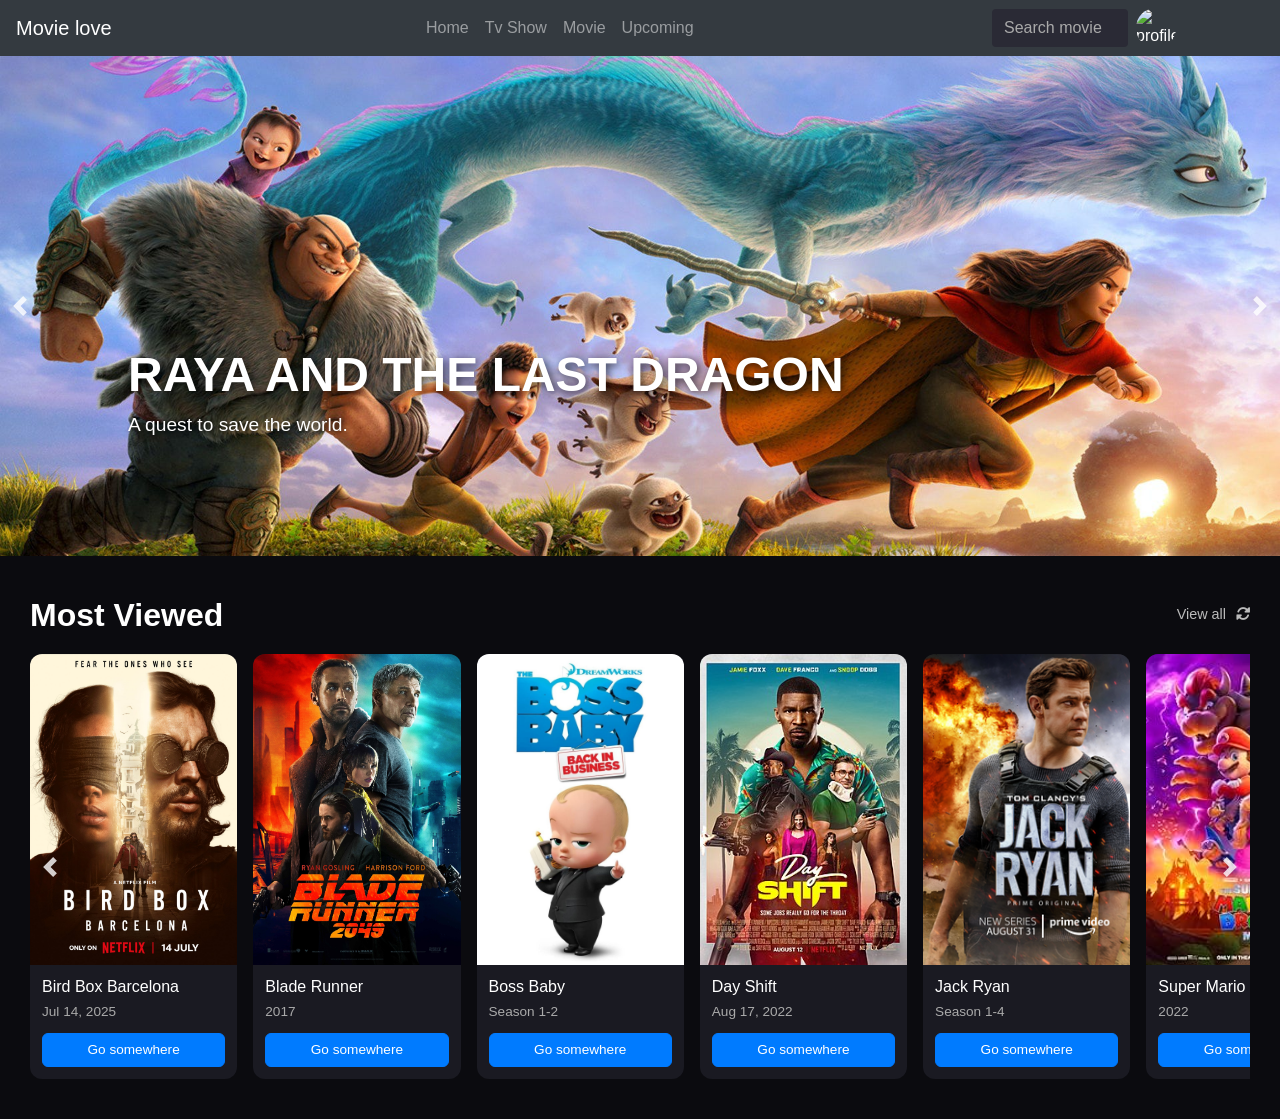
==== commit ab384d87: "cards" ====
--- a/projekti1.html
+++ b/projekti1.html
@@ -72,353 +72,176 @@
 
   </div>
 
-
-  <div id="carouselTablet" class="carousel carousel-dark slide d-none d-sm-block" data-ride="carousel">
-    <div class="carousel-inner">
-      <div class="carousel-item active">
-        <div class="cards-wrappers">
-          <div class="card" >
-            <div class="image-wrapper">
-            <img src="images/bird_box.jpg"  alt="...">
-            </div>
-            <div class="card-body">
-              <h5 class="card-title">Bird Box Barcelona</h5>
-              <p class="card-text">Jul 14, 2025</p>
-              <a href="#" class="btn btn-primary">Go somewhere</a>
-            </div>
+  <section class="most-viewed-section">
+    <div class="section-header">
+      <h2 class="section-title">Most Viewed</h2>
+      <a href="#" class="view-all">View all <i class="fas fa-sync-alt"></i></a>
+    </div>
+
+
+  <div id="moviesCarousel" class="carousel slide" data-ride="carousel" data-interval="false">
+      <div class="carousel-inner">
+
+        
+        <div class="carousel-item active">
+          <div class="cards-wrappers">
+
+            <div class="card movie-card">
+              <div class="image-wrapper">
+                <img src="images/bird_box.jpg" alt="Bird Box">
+              </div>
+              <div class="card-body">
+                <h5 class="card-title">Bird Box Barcelona</h5>
+                <p class="card-text">Jul 14, 2025</p>
+                <a href="#" class="btn btn-primary">Go somewhere</a>
+              </div>
+            </div>
+
+            <div class="card movie-card">
+              <div class="image-wrapper">
+                <img src="images/blade_runner.jpg" alt="Blade Runner">
+              </div>
+              <div class="card-body">
+                <h5 class="card-title">Blade Runner</h5>
+                <p class="card-text">2017</p>
+                <a href="#" class="btn btn-primary">Go somewhere</a>
+              </div>
+            </div>
+
+            <div class="card movie-card">
+              <div class="image-wrapper">
+                <img src="images/boss_baby.jpg" alt="Boss Baby">
+              </div>
+              <div class="card-body">
+                <h5 class="card-title">Boss Baby</h5>
+                <p class="card-text">Season 1-2</p>
+                <a href="#" class="btn btn-primary">Go somewhere</a>
+              </div>
+            </div>
+
+            <div class="card movie-card">
+              <div class="image-wrapper">
+                <img src="images/Day_Shift_.jpg" alt="Day Shift">
+              </div>
+              <div class="card-body">
+                <h5 class="card-title">Day Shift</h5>
+                <p class="card-text">Aug 17, 2022</p>
+                <a href="#" class="btn btn-primary">Go somewhere</a>
+              </div>
+            </div>
+
+            <div class="card movie-card">
+              <div class="image-wrapper">
+                <img src="images/Jack_Ryan.png" alt="Jack Ryan">
+              </div>
+              <div class="card-body">
+                <h5 class="card-title">Jack Ryan</h5>
+                <p class="card-text">Season 1-4</p>
+                <a href="#" class="btn btn-primary">Go somewhere</a>
+              </div>
+            </div>
+
+            <div class="card movie-card">
+              <div class="image-wrapper">
+                <img src="images/mario.jpg" alt="Super Mario">
+              </div>
+              <div class="card-body">
+                <h5 class="card-title">Super Mario</h5>
+                <p class="card-text">2022</p>
+                <a href="#" class="btn btn-primary">Go somewhere</a>
+              </div>
+            </div>
+
           </div>
-          <div class="card" >
-            <div class="image-wrapper">
-            <img src="images/blade_runner.jpg"  alt="...">
-            </div>
-            <div class="card-body">
-              <h5 class="card-title">Blade Runner</h5>
-              <p class="card-text">2017</p>
-              <a href="#" class="btn btn-primary">Go somewhere</a>
-            </div>
+        </div>
+
+        
+        <div class="carousel-item">
+          <div class="cards-wrappers">
+
+            <div class="card movie-card">
+              <div class="image-wrapper">
+                <img src="images/mavka.png" alt="Mavka">
+              </div>
+              <div class="card-body">
+                <h5 class="card-title">Mavka</h5>
+                <p class="card-text">Mar 03, 2023</p>
+                <a href="#" class="btn btn-primary">Go somewhere</a>
+              </div>
+            </div>
+
+            <div class="card movie-card">
+              <div class="image-wrapper">
+                <img src="images/sonic.jpg" alt="Sonic">
+              </div>
+              <div class="card-body">
+                <h5 class="card-title">Sonic the Hedgehog</h5>
+                <p class="card-text">2020</p>
+                <a href="#" class="btn btn-primary">Go somewhere</a>
+              </div>
+            </div>
+
+            <div class="card movie-card">
+              <div class="image-wrapper">
+                <img src="images/raya.jpg" alt="Raya">
+              </div>
+              <div class="card-body">
+                <h5 class="card-title">Raya and the Last Dragon</h5>
+                <p class="card-text">2021</p>
+                <a href="#" class="btn btn-primary">Go somewhere</a>
+              </div>
+            </div>
+
+            <div class="card movie-card">
+              <div class="image-wrapper">
+                <img src="images/moana.png" alt="Moana">
+              </div>
+              <div class="card-body">
+                <h5 class="card-title">Moana</h5>
+                <p class="card-text">2016</p>
+                <a href="#" class="btn btn-primary">Go somewhere</a>
+              </div>
+            </div>
+
+            <div class="card movie-card">
+              <div class="image-wrapper">
+                <img src="images/bird_box.jpg" alt="Bird Box">
+              </div>
+              <div class="card-body">
+                <h5 class="card-title">Bird Box Barcelona</h5>
+                <p class="card-text">Jul 14, 2025</p>
+                <a href="#" class="btn btn-primary">Go somewhere</a>
+              </div>
+            </div>
+
+            <div class="card movie-card">
+              <div class="image-wrapper">
+                <img src="images/blade_runner.jpg" alt="Blade Runner">
+              </div>
+              <div class="card-body">
+                <h5 class="card-title">Blade Runner</h5>
+                <p class="card-text">2017</p>
+                <a href="#" class="btn btn-primary">Go somewhere</a>
+              </div>
+            </div>
+
           </div>
-          <div class="card" >
-            <div class="image-wrapper">
-            <img src="images/boss_baby.jpg"  alt="...">
-            </div>
-            <div class="card-body">
-              <h5 class="card-title">Boss Baby</h5>
-              <p class="card-text">Season 1-2</p>
-              <a href="#" class="btn btn-primary">Go somewhere</a>
-            </div>
-          </div>
-
-        </div>
+        </div>
+
       </div>
-      <div class="carousel-item">
-        <div class="cards-wrappers">
-          <div class="card" >
-            <div class="image-wrapper">
-            <img src="images/Day_Shift_.jpg"  alt="...">
-            </div>
-            <div class="card-body">
-              <h5 class="card-title">Day Shift</h5>
-              <p class="card-text">Aug 17,2022</p>
-              <a href="#" class="btn btn-primary">Go somewhere</a>
-            </div>
-          </div>
-          <div class="card" >
-            <div class="image-wrapper">
-            <img src="images/Jack_Ryan.png"  alt="...">
-            </div>
-            <div class="card-body">
-              <h5 class="card-title">Jack Ryan</h5>
-              <p class="card-text">Season 1-4</p>
-              <a href="#" class="btn btn-primary">Go somewhere</a>
-            </div>
-          </div>
-          <div class="card" >
-            <div class="image-wrapper">
-            <img src="images/mario.jpg"  alt="...">
-            </div>
-            <div class="card-body">
-              <h5 class="card-title">Super Mario</h5>
-              <p class="card-text">2022</p>
-              <a href="#" class="btn btn-primary">Go somewhere</a>
-            </div>
-          </div>
-
-        </div>
-      </div>
-      <div class="carousel-item">
-        <div class="cards-wrappers">
-          <div class="card" >
-            <div class="image-wrapper">
-            <img src="images/mavka.png"  alt="...">
-            </div>
-            <div class="card-body">
-              <h5 class="card-title">Mavka</h5>
-              <p class="card-text">Mar 03,2023</p>
-              <a href="#" class="btn btn-primary">Go somewhere</a>
-            </div>
-          </div>
-          <div class="card" >
-            <div class="image-wrapper">
-            <img src="images/sonic.jpg"  alt="...">
-            </div>
-            <div class="card-body">
-              
-              <h5 class="card-title">Sonik the Headgedog</h5>
-              <p class="card-text">2020</p>
-              <a href="#" class="btn btn-primary">Go somewhere</a>
-            </div>
-          </div>
-          <div class="card" >
-            <div class="image-wrapper">
-            <img src="images/sonic.jpg"  alt="...">
-            </div>
-            <div class="card-body">
-              <h5 class="card-title">Sonik the Headgedog</h5>
-              <p class="card-text">2020</p>
-              <a href="#" class="btn btn-primary">Go somewhere</a>
-            </div>
-          </div>
-
-        </div>
-      </div>
-    </div>
-    <button class="carousel-control-prev" type="button" data-target="#carouselTablet" data-slide="prev">
-      <span class="carousel-control-prev-icon" aria-hidden="true"></span>
-      <span class="visually-hidden">Previous</span>
-    </button>
-    <button class="carousel-control-next" type="button" data-target="#carouselTablet" data-slide="next">
-      <span class="carousel-control-next-icon" aria-hidden="true"></span>
-      <span class="visually-hidden">Next</span>
-    </button>
-  </div>
-
-  <div id="carouselExampleControlsSmallScreen" class="carousel slide d-sm-none" data-ride="carousel">
-  <div class="carousel-inner">
-    <div class="carousel-item active">
-        <div class="card" >
-            <div class="image-wrapper">
-            <img src="images/bird_box.jpg"  alt="...">
-            </div>
-            <div class="card-body">
-              <h5 class="card-title">Bird Box Barcelona</h5>
-              <p class="card-text">Jul 14, 2025</p>
-              <a href="#" class="btn btn-primary">Go somewhere</a>
-            </div>
-          </div>
-    </div>
-    <div class="carousel-item">
-        <div class="card" >
-            <div class="image-wrapper">
-            <img src="images/boss_baby.jpg"  alt="...">
-            </div>
-            <div class="card-body">
-              <h5 class="card-title">Baby Boss</h5>
-              <p class="card-text">Season 1-4</p>
-              <a href="#" class="btn btn-primary">Go somewhere</a>
-            </div>
-          </div>
-    </div>
-    <div class="carousel-item">
-        <div class="card" >
-            <div class="image-wrapper">
-            <img src="images/blade_runner.jpg"  alt="...">
-            </div>
-            <div class="card-body">
-              <h5 class="card-title">Blade Runner</h5>
-              <p class="card-text"></p>
-              <a href="#" class="btn btn-primary">Go somewhere</a>
-            </div>
-          </div>
-    </div>
-    <div class="carousel-item">
-        <div class="card" >
-            <div class="image-wrapper">
-            <img src="images/Day_Shift_.jpg"  alt="...">
-            </div>
-            <div class="card-body">
-              <h5 class="card-title">Day Shift</h5>
-              <p class="card-text"></p>
-              <a href="#" class="btn btn-primary">Go somewhere</a>
-            </div>
-          </div>
-    </div>
-    <div class="carousel-item">
-        <div class="card" >
-            <div class="image-wrapper">
-            <img src="images/Jack_Ryan.png"  alt="...">
-            </div>
-            <div class="card-body">
-              <h5 class="card-title">Jack Ryan</h5>
-              <p class="card-text"></p>
-              <a href="#" class="btn btn-primary">Go somewhere</a>
-            </div>
-          </div>
-    </div>
-  </div>
-  <button class="carousel-control-prev" type="button" data-target="#carouselExampleControlsSmallScreen" data-slide="prev">
-    <span class="carousel-control-prev-icon" aria-hidden="true"></span>
-    <span class="visually-hidden">Previous</span>
-  </button>
-  <button class="carousel-control-next" type="button" data-target="#carouselExampleControlsSmallScreen" data-slide="next">
-    <span class="carousel-control-next-icon" aria-hidden="true"></span>
-    <span class="visually-hidden">Next</span>
-  </button>
-</div>
-
-<div id="carouselDesktop" class="carousel slide d-none d-lg-block" data-ride="carousel">
-   <div class="carousel-inner">
-      <div class="carousel-item active">
-        <div class="cards-wrappers">
-          <div class="card" >
-            <div class="image-wrapper">
-            <img src="images/bird_box.jpg"  alt="...">
-            </div>
-            <div class="card-body">
-              <h5 class="card-title">Bird Box Barcelona</h5>
-              <p class="card-text">Jul 14, 2025</p>
-              <a href="#" class="btn btn-primary">Go somewhere</a>
-            </div>
-          </div>
-          <div class="card" >
-            <div class="image-wrapper">
-            <img src="images/blade_runner.jpg"  alt="...">
-            </div>
-            <div class="card-body">
-              <h5 class="card-title">Blade Runner</h5>
-              <p class="card-text">2017</p>
-              <a href="#" class="btn btn-primary">Go somewhere</a>
-            </div>
-          </div>
-          <div class="card" >
-            <div class="image-wrapper">
-            <img src="images/boss_baby.jpg"  alt="...">
-            </div>
-            <div class="card-body">
-              <h5 class="card-title">Boss Baby</h5>
-              <p class="card-text">Season 1-2</p>
-              <a href="#" class="btn btn-primary">Go somewhere</a>
-            </div>
-          </div>
-          <div class="card" >
-            <div class="image-wrapper">
-            <img src="images/bird_box.jpg"  alt="...">
-            </div>
-            <div class="card-body">
-              <h5 class="card-title">Bird Box Barcelona</h5>
-              <p class="card-text">Jul 14, 2025</p>
-              <a href="#" class="btn btn-primary">Go somewhere</a>
-            </div>
-          </div>
-
-        </div>
-      </div>
-      <div class="carousel-item">
-        <div class="cards-wrappers">
-          <div class="card" >
-            <div class="image-wrapper">
-            <img src="images/Day_Shift_.jpg"  alt="...">
-            </div>
-            <div class="card-body">
-              <h5 class="card-title">Day Shift</h5>
-              <p class="card-text">Aug 17,2022</p>
-              <a href="#" class="btn btn-primary">Go somewhere</a>
-            </div>
-          </div>
-          <div class="card" >
-            <div class="image-wrapper">
-            <img src="images/Jack_Ryan.png"  alt="...">
-            </div>
-            <div class="card-body">
-              <h5 class="card-title">Jack Ryan</h5>
-              <p class="card-text">Season 1-4</p>
-              <a href="#" class="btn btn-primary">Go somewhere</a>
-            </div>
-          </div>
-          <div class="card" >
-            <div class="image-wrapper">
-            <img src="images/mario.jpg"  alt="...">
-            </div>
-            <div class="card-body">
-              <h5 class="card-title">Super Mario</h5>
-              <p class="card-text">2022</p>
-              <a href="#" class="btn btn-primary">Go somewhere</a>
-            </div>
-          </div>
-          <div class="card" >
-            <div class="image-wrapper">
-            <img src="images/bird_box.jpg"  alt="...">
-            </div>
-            <div class="card-body">
-              <h5 class="card-title">Bird Box Barcelona</h5>
-              <p class="card-text">Jul 14, 2025</p>
-              <a href="#" class="btn btn-primary">Go somewhere</a>
-            </div>
-          </div>
-
-        </div>
-      </div>
-      <div class="carousel-item">
-        <div class="cards-wrappers">
-          <div class="card" >
-            <div class="image-wrapper">
-            <img src="images/mavka.png"  alt="...">
-            </div>
-            <div class="card-body">
-              <h5 class="card-title">Mavka</h5>
-              <p class="card-text">Mar 03,2023</p>
-              <a href="#" class="btn btn-primary">Go somewhere</a>
-            </div>
-          </div>
-          <div class="card" >
-            <div class="image-wrapper">
-            <img src="images/sonic.jpg"  alt="...">
-            </div>
-            <div class="card-body">
-              
-              <h5 class="card-title">Sonik the Headgedog</h5>
-              <p class="card-text">2020</p>
-              <a href="#" class="btn btn-primary">Go somewhere</a>
-            </div>
-          </div>
-          <div class="card" >
-            <div class="image-wrapper">
-            <img src="images/sonic.jpg"  alt="...">
-            </div>
-            <div class="card-body">
-              <h5 class="card-title">Sonik the Headgedog</h5>
-              <p class="card-text">2020</p>
-              <a href="#" class="btn btn-primary">Go somewhere</a>
-            </div>
-          </div>
-          <div class="card" >
-            <div class="image-wrapper">
-            <img src="images/bird_box.jpg"  alt="...">
-            </div>
-            <div class="card-body">
-              <h5 class="card-title">Bird Box Barcelona</h5>
-              <p class="card-text">Jul 14, 2025</p>
-              <a href="#" class="btn btn-primary">Go somewhere</a>
-            </div>
-          </div>
-
-        </div>
-      </div>
-    </div>
-    <button class="carousel-control-prev" type="button" data-target="#carouselDesktop" data-slide="prev">
-      <span class="carousel-control-prev-icon" aria-hidden="true"></span>
-      <span class="visually-hidden">Previous</span>
-    </button>
-    <button class="carousel-control-next" type="button" data-target="#carouselDesktop" data-slide="next">
-      <span class="carousel-control-next-icon" aria-hidden="true"></span>
-      <span class="visually-hidden">Next</span>
-    </button>
-  </div>
-
-
+
+      <a class="carousel-control-prev" href="#moviesCarousel" role="button" data-slide="prev">
+        <span class="carousel-control-prev-icon"></span>
+      </a>
+      <a class="carousel-control-next" href="#moviesCarousel" role="button" data-slide="next">
+        <span class="carousel-control-next-icon"></span>
+      </a>
+    </div>
+  </section>
+
+  
   <script src="https://code.jquery.com/jquery-3.5.1.slim.min.js"></script>
   <script src="https://cdn.jsdelivr.net/npm/bootstrap@4.5.2/dist/js/bootstrap.bundle.min.js"></script>
 
 </body>
-
-</html>
-
+</html>
--- a/style.css
+++ b/style.css
@@ -1,225 +1,184 @@
+
+body {
+  background-color: #0b0b0f;
+  color: #fff;
+  font-family: 'Segoe UI', Tahoma, Geneva, Verdana, sans-serif;
+}
 
 
-body {
-  margin: 0;
-  background-color: black;
+.profile-img {
+  width: 40px;
+  height: 40px;
+  border-radius: 50%;
+  object-fit: cover;
 }
 
-.navbar {
-  padding: 15px 40px;
+.navbar .form-control {
+  background-color: #2a2a35;
+  border: none;
+  color: #fff;
 }
 
-.navbar-brand {
-  color: #ffd700 !important;
-  font-weight: bold;
-  font-size: 22px;
+.navbar .form-control::placeholder {
+  color: #aaa;
 }
 
-.nav-link {
-  color: white !important;
-  margin: 0 10px;
-  transition: 0.3s;
+
+#mainCarousel .carousel-item {
+  height: 500px;
+  background-size: cover;
+  background-position: center;
 }
 
-.nav-link:hover {
-  color: #ffd700 !important;
+#mainCarousel .carousel-caption {
+  bottom: 80px;
+  text-align: left;
+  left: 10%;
+  right: auto;
 }
 
-.profile-img {
-  width: 35px;
-  height: 35px;
-  border-radius: 50%;
-  margin-left: 10px;
+#mainCarousel .carousel-caption h1 {
+  font-size: 3rem;
+  font-weight: 800;
+  text-shadow: 2px 2px 8px rgba(0, 0, 0, 0.7);
 }
 
-.carousel-item {
-  height: 100vh;
-  background-size: cover;
-  background-position: center;
-  position: relative;
+#mainCarousel .carousel-caption p {
+  font-size: 1.2rem;
+  text-shadow: 1px 1px 4px rgba(0, 0, 0, 0.7);
 }
 
-.carousel-item::before {
-  content: "";
-  position: absolute;
-  width: 100%;
-  height: 100%;
-  background: rgba(0, 0, 0, 0.5);
-  top: 0;
-  left: 0;
+
+.most-viewed-section {
+  padding: 40px 30px;
 }
 
-.carousel-caption {
-  bottom: 40%;
-  left: 5%;
-  right: auto;
-  text-align: left;
+.section-header {
+  display: flex;
+  justify-content: space-between;
+  align-items: center;
+  margin-bottom: 20px;
 }
 
-.carousel-caption h1 {
-  font-size: 50px;
-  font-weight: bold;
+.section-title {
+  color: #fff;
+  font-weight: 700;
+  margin: 0;
 }
 
-.carousel-caption p {
-  font-size: 20px;
+.view-all {
+  color: #bbb;
+  text-decoration: none;
+  font-size: 0.9rem;
 }
 
-.movie-scroll {
-  display: flex;
-  scroll-behavior: smooth;
-  padding: 10px 15px;
-  gap: 15px;
+.view-all:hover {
+  color: #fff;
+  text-decoration: none;
 }
 
-.movie-scroll::-webkit-scrollbar {
-  display: none;
+.view-all i {
+  margin-left: 6px;
 }
 
-.movie-scroll {
-  -ms-overflow-style: none;
-  scrollbar-width: none;
+
+.cards-wrappers {
+  display: flex;
+  gap: 16px;
+  flex-wrap: nowrap;
+  overflow: hidden;
 }
 
-.movie-item {
-  margin-right: 15px;
+
+.movie-card {
   flex: 0 0 auto;
-}
-
-.movie-item .card {
-  background-color: #111;
+  background-color: #1a1a22;
   border: none;
-  color: white;
+  border-radius: 12px;
+  overflow: hidden;
+  color: #fff;
   transition: transform 0.3s ease;
 }
 
-.movie-item img {
-  width: 100%;
-  height: 220px;
-  object-fit: cover;
-  border-radius: 10px;
+.movie-card:hover {
+  transform: translateY(-5px);
 }
 
-.movie-item .card:hover {
-  transform: scale(1.05);
-}
-
-.movie-item .card-body {
-  padding: 8px;
-}
-
-.movie-item .card-title {
-  font-size: 0.85rem;
-  margin-bottom: 4px;
-}
-
-.movie-item p {
-  font-size: 0.7rem;
-  color: #aaa;
-  margin: 0;
-}
-
-.cards-wrappers {
-  display: flex;
-  gap: 20px;
-  justify-content: center;
-  align-items: stretch;
-  padding: 10px 0;
-}
-
-.cards-wrappers .card {
-  background-color: #111;
-  color: white;
-  border: none;
-  border-radius: 12px;
+.movie-card .image-wrapper {
+  width: 100%;
+  aspect-ratio: 2 / 3;
   overflow: hidden;
 }
 
-.image-wrapper {
-  width: 100%;
-  height: 220px;
-  overflow: hidden;
-}
-
-.image-wrapper img {
+.movie-card .image-wrapper img {
   width: 100%;
   height: 100%;
   object-fit: cover;
-  display: block;
 }
 
-.card-body {
-  padding: 10px;
+.movie-card .card-body {
+  padding: 12px;
 }
+
+.movie-card .card-title {
+  font-size: 1rem;
+  color: #fff;
+  margin-bottom: 6px;
+}
+
+.movie-card .card-text {
+  font-size: 0.85rem;
+  color: #aaa;
+  margin-bottom: 10px;
+}
+
+.movie-card .btn-primary {
+  width: 100%;
+  font-size: 0.85rem;
+  border-radius: 6px;
+}
+
+
+
+.movie-card {
+  width: 70%;
+}
+
+
+@media (min-width: 576px) {
+  .movie-card {
+    width: calc((100% - 16px) / 2);
+  }
+}
+
+
+@media (min-width: 768px) {
+  .movie-card {
+    width: calc((100% - 32px) / 3);
+  }
+}
+
+
+@media (min-width: 992px) {
+  .movie-card {
+    width: calc((100% - 48px) / 4);
+  }
+}
+
+@media (min-width: 1200px) {
+  .movie-card {
+    width: calc((100% - 80px) / 5.5);
+  }
+}
+
 
 .carousel-control-prev,
 .carousel-control-next {
-  width: 5%;
+  width: 40px;
+  opacity: 0.8;
 }
 
-.carousel-control-prev-icon,
-.carousel-control-next-icon {
-  background-color: rgba(0,0,0,0.6);
-  border-radius: 50%;
-  padding: 12px;
-}
-
-@media (min-width: 992px) {
-  #carouselTablet {
-    display: none !important;
-  }
-
-  #carouselDesktop {
-    display: block !important;
-  }
-
-  .cards-wrappers .card {
-    flex: 0 0 calc(25% - 20px);
-    max-width: 25%;
-  }
-}
-
-@media (min-width: 768px) and (max-width: 991px) {
-  #carouselDesktop {
-    display: none !important;
-  }
-
-  #carouselTablet {
-    display: block !important;
-  }
-
-  .cards-wrappers .card {
-    flex: 0 0 calc(33.333% - 20px);
-    max-width: 33.333%;
-  }
-}
-
-@media (max-width: 767px) {
-  .cards-wrappers {
-    flex-direction: column;
-    align-items: center;
-    gap: 15px;
-  }
-
-  .cards-wrappers .card {
-    width: 85%;
-    max-width: 320px;
-  }
-
-  #carouselDesktop {
-    display: none !important;
-  }
-
-  #carouselTablet {
-    display: none !important;
-  }
-}
-
-#carouselTablet,
-#carouselDesktop,
-#carouselExampleControlsSmallScreen {
-  margin-top: 40px;
-}
-
-
-  +.carousel-control-prev:hover,
+.carousel-control-next:hover {
+  opacity: 1;
+}
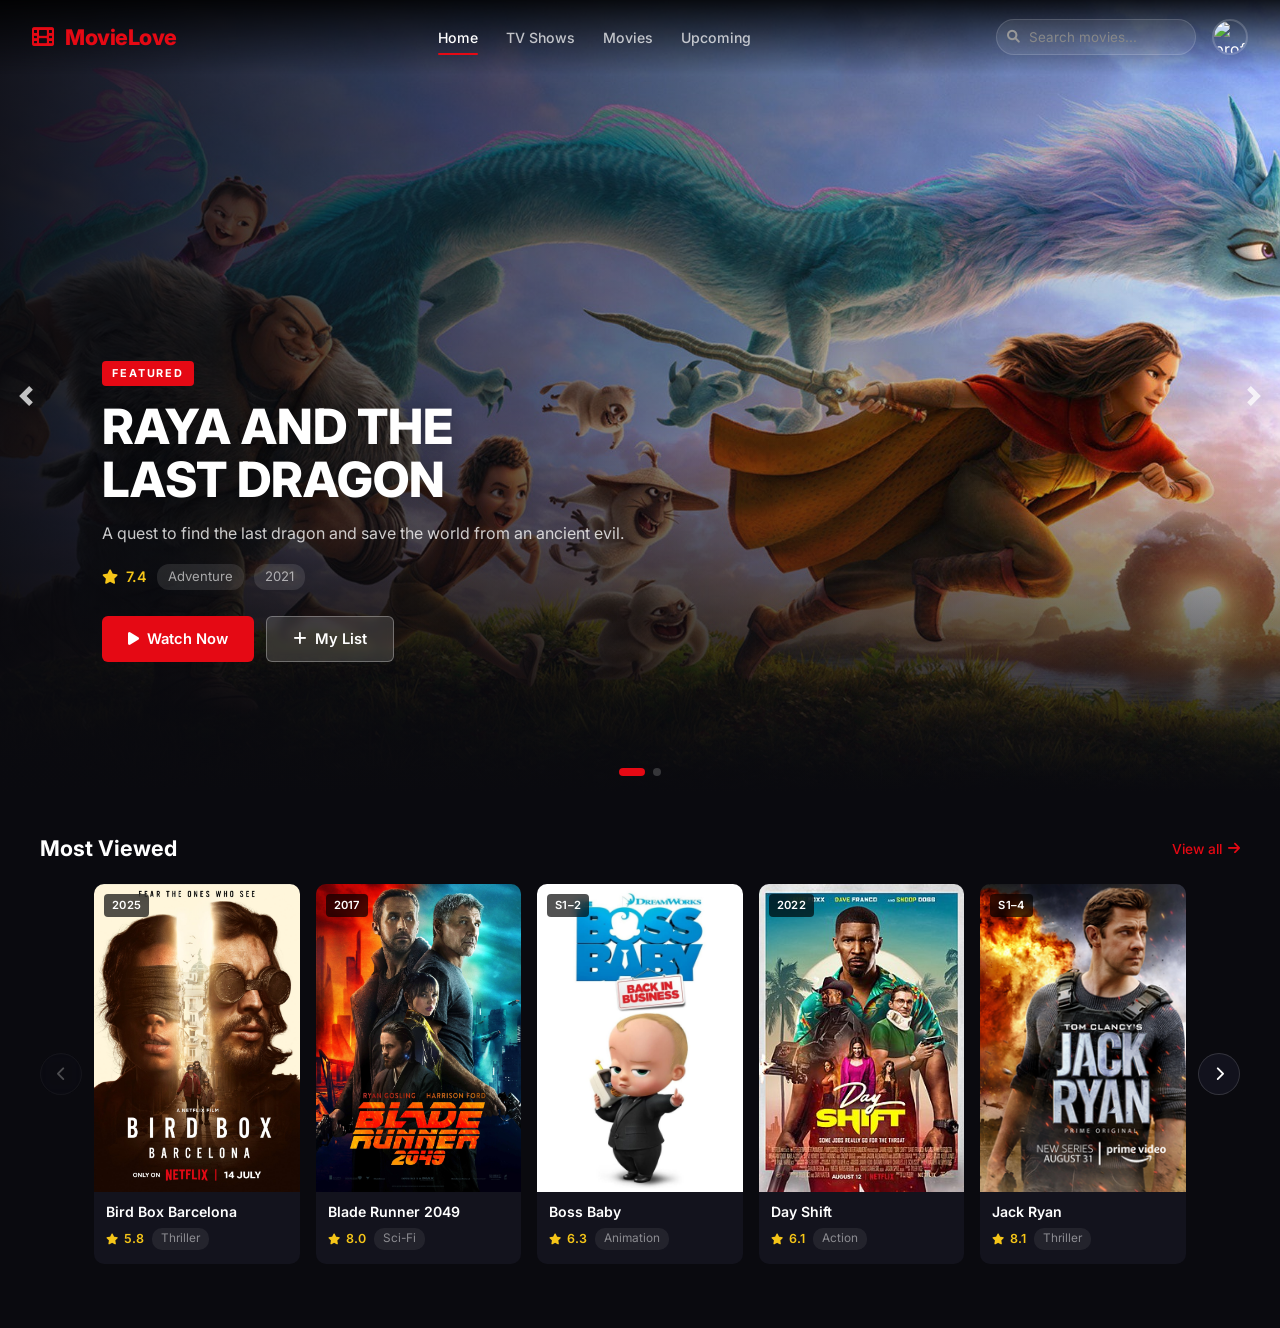
==== commit 7a57dc1e: "modals" ====
--- a/projekti1.html
+++ b/projekti1.html
@@ -4,59 +4,92 @@
 <head>
   <meta charset="UTF-8">
   <meta name="viewport" content="width=device-width, initial-scale=1.0">
-  <title>Movie Love</title>
+  <title>MovieLove — Discover Great Films</title>
+
+  <link rel="preconnect" href="https://fonts.googleapis.com">
+  <link rel="preconnect" href="https://fonts.gstatic.com" crossorigin>
+  <link href="https://fonts.googleapis.com/css2?family=Inter:wght@300;400;500;600;700;800&display=swap"
+    rel="stylesheet">
 
   <link rel="stylesheet" href="https://stackpath.bootstrapcdn.com/bootstrap/4.5.2/css/bootstrap.min.css">
-
   <link rel="stylesheet" href="https://cdnjs.cloudflare.com/ajax/libs/font-awesome/6.0.0/css/all.min.css">
-
   <link rel="stylesheet" href="style.css">
-
 </head>
 
 <body>
 
-  <nav class="navbar navbar-expand-lg navbar-dark bg-dark">
-
-
-    <a class="navbar-brand" href="#">Movie love</a>
-
-    <button class="navbar-toggler" type="button" data-toggle="collapse" data-target="#navbarNav">
+  
+  <nav class="navbar navbar-expand-lg navbar-dark site-navbar" id="siteNavbar">
+    <a class="navbar-brand brand-logo" href="#">
+      <i class="fas fa-film"></i> MovieLove
+    </a>
+
+    <button class="navbar-toggler" type="button" data-toggle="collapse" data-target="#navbarNav"
+      aria-controls="navbarNav" aria-expanded="false" aria-label="Toggle navigation">
       <span class="navbar-toggler-icon"></span>
     </button>
 
     <div class="collapse navbar-collapse justify-content-center" id="navbarNav">
       <ul class="navbar-nav">
-        <li class="nav-item"><a class="nav-link" href="#">Home</a></li>
-        <li class="nav-item"><a class="nav-link" href="#">Tv Show</a></li>
-        <li class="nav-item"><a class="nav-link" href="#">Movie</a></li>
+        <li class="nav-item active"><a class="nav-link" href="#">Home</a></li>
+        <li class="nav-item"><a class="nav-link" href="#">TV Shows</a></li>
+        <li class="nav-item"><a class="nav-link" href="#">Movies</a></li>
         <li class="nav-item"><a class="nav-link" href="#">Upcoming</a></li>
       </ul>
     </div>
 
-    <div class="d-flex align-items-center">
-      <input type="text" class="form-control mr-2 w-50" placeholder="Search movie">
-      <img src="https://i.pravatar.cc/40" class="profile-img" alt="profile">
-    </div>
-
-
+    <div class="navbar-right d-flex align-items-center">
+      <div class="search-box">
+        <i class="fas fa-search search-icon"></i>
+        <input type="text" class="search-input" placeholder="Search movies...">
+      </div>
+      <img src="https://i.pravatar.cc/40" class="profile-img ml-3" alt="profile">
+    </div>
   </nav>
 
-  <div id="mainCarousel" class="carousel slide" data-ride="carousel">
+ 
+  <div id="mainCarousel" class="carousel slide hero-carousel" data-ride="carousel" data-interval="6000">
+
+    <ol class="carousel-indicators">
+      <li data-target="#mainCarousel" data-slide-to="0" class="active"></li>
+      <li data-target="#mainCarousel" data-slide-to="1"></li>
+    </ol>
 
     <div class="carousel-inner">
 
-      <div class="carousel-item active" style="background-image: url('images/raya.jpg');">
-        <div class="carousel-caption">
-          <h1>RAYA AND THE LAST DRAGON</h1>
-          <p>A quest to save the world.</p>
-        </div>
-      </div>
-
-      <div class="carousel-item" style="background-image: url('images/moana.png');">
-        <div class="carousel-caption">
+      <div class="carousel-item active hero-slide" style="background-image: url('images/raya.jpg');">
+        <div class="hero-overlay"></div>
+        <div class="hero-caption">
+          <span class="hero-badge">Featured</span>
+          <h1>RAYA AND THE<br>LAST DRAGON</h1>
+          <p>A quest to find the last dragon and save the world from an ancient evil.</p>
+          <div class="hero-meta">
+            <span class="hero-rating"><i class="fas fa-star"></i> 7.4</span>
+            <span class="hero-tag">Adventure</span>
+            <span class="hero-tag">2021</span>
+          </div>
+          <div class="hero-actions">
+            <a href="#" class="btn-watch"><i class="fas fa-play"></i> Watch Now</a>
+            <a href="#" class="btn-add-list"><i class="fas fa-plus"></i> My List</a>
+          </div>
+        </div>
+      </div>
+
+      <div class="carousel-item hero-slide" style="background-image: url('images/moana.png');">
+        <div class="hero-overlay"></div>
+        <div class="hero-caption">
+          <span class="hero-badge">Featured</span>
           <h1>MOANA</h1>
-          <p>An epic ocean adventure.</p>
+          <p>An epic ocean adventure filled with heart, humor, and breathtaking music.</p>
+          <div class="hero-meta">
+            <span class="hero-rating"><i class="fas fa-star"></i> 7.6</span>
+            <span class="hero-tag">Animation</span>
+            <span class="hero-tag">2016</span>
+          </div>
+          <div class="hero-actions">
+            <a href="#" class="btn-watch"><i class="fas fa-play"></i> Watch Now</a>
+            <a href="#" class="btn-add-list"><i class="fas fa-plus"></i> My List</a>
+          </div>
         </div>
       </div>
 
@@ -65,183 +98,358 @@
     <a class="carousel-control-prev" href="#mainCarousel" role="button" data-slide="prev">
       <span class="carousel-control-prev-icon"></span>
     </a>
-
     <a class="carousel-control-next" href="#mainCarousel" role="button" data-slide="next">
       <span class="carousel-control-next-icon"></span>
     </a>
 
   </div>
 
-  <section class="most-viewed-section">
+  <!-- Most Viewed Section -->
+  <section class="movies-section">
     <div class="section-header">
       <h2 class="section-title">Most Viewed</h2>
-      <a href="#" class="view-all">View all <i class="fas fa-sync-alt"></i></a>
-    </div>
-
-
-  <div id="moviesCarousel" class="carousel slide" data-ride="carousel" data-interval="false">
-      <div class="carousel-inner">
-
-        
-        <div class="carousel-item active">
-          <div class="cards-wrappers">
-
-            <div class="card movie-card">
-              <div class="image-wrapper">
-                <img src="images/bird_box.jpg" alt="Bird Box">
-              </div>
-              <div class="card-body">
-                <h5 class="card-title">Bird Box Barcelona</h5>
-                <p class="card-text">Jul 14, 2025</p>
-                <a href="#" class="btn btn-primary">Go somewhere</a>
-              </div>
-            </div>
-
-            <div class="card movie-card">
-              <div class="image-wrapper">
-                <img src="images/blade_runner.jpg" alt="Blade Runner">
-              </div>
-              <div class="card-body">
-                <h5 class="card-title">Blade Runner</h5>
-                <p class="card-text">2017</p>
-                <a href="#" class="btn btn-primary">Go somewhere</a>
-              </div>
-            </div>
-
-            <div class="card movie-card">
-              <div class="image-wrapper">
-                <img src="images/boss_baby.jpg" alt="Boss Baby">
-              </div>
-              <div class="card-body">
-                <h5 class="card-title">Boss Baby</h5>
-                <p class="card-text">Season 1-2</p>
-                <a href="#" class="btn btn-primary">Go somewhere</a>
-              </div>
-            </div>
-
-            <div class="card movie-card">
-              <div class="image-wrapper">
-                <img src="images/Day_Shift_.jpg" alt="Day Shift">
-              </div>
-              <div class="card-body">
-                <h5 class="card-title">Day Shift</h5>
-                <p class="card-text">Aug 17, 2022</p>
-                <a href="#" class="btn btn-primary">Go somewhere</a>
-              </div>
-            </div>
-
-            <div class="card movie-card">
-              <div class="image-wrapper">
-                <img src="images/Jack_Ryan.png" alt="Jack Ryan">
-              </div>
-              <div class="card-body">
-                <h5 class="card-title">Jack Ryan</h5>
-                <p class="card-text">Season 1-4</p>
-                <a href="#" class="btn btn-primary">Go somewhere</a>
-              </div>
-            </div>
-
-            <div class="card movie-card">
-              <div class="image-wrapper">
-                <img src="images/mario.jpg" alt="Super Mario">
-              </div>
-              <div class="card-body">
-                <h5 class="card-title">Super Mario</h5>
-                <p class="card-text">2022</p>
-                <a href="#" class="btn btn-primary">Go somewhere</a>
-              </div>
-            </div>
-
-          </div>
-        </div>
-
-        
-        <div class="carousel-item">
-          <div class="cards-wrappers">
-
-            <div class="card movie-card">
-              <div class="image-wrapper">
-                <img src="images/mavka.png" alt="Mavka">
-              </div>
-              <div class="card-body">
-                <h5 class="card-title">Mavka</h5>
-                <p class="card-text">Mar 03, 2023</p>
-                <a href="#" class="btn btn-primary">Go somewhere</a>
-              </div>
-            </div>
-
-            <div class="card movie-card">
-              <div class="image-wrapper">
-                <img src="images/sonic.jpg" alt="Sonic">
-              </div>
-              <div class="card-body">
-                <h5 class="card-title">Sonic the Hedgehog</h5>
-                <p class="card-text">2020</p>
-                <a href="#" class="btn btn-primary">Go somewhere</a>
-              </div>
-            </div>
-
-            <div class="card movie-card">
-              <div class="image-wrapper">
-                <img src="images/raya.jpg" alt="Raya">
-              </div>
-              <div class="card-body">
-                <h5 class="card-title">Raya and the Last Dragon</h5>
-                <p class="card-text">2021</p>
-                <a href="#" class="btn btn-primary">Go somewhere</a>
-              </div>
-            </div>
-
-            <div class="card movie-card">
-              <div class="image-wrapper">
-                <img src="images/moana.png" alt="Moana">
-              </div>
-              <div class="card-body">
-                <h5 class="card-title">Moana</h5>
-                <p class="card-text">2016</p>
-                <a href="#" class="btn btn-primary">Go somewhere</a>
-              </div>
-            </div>
-
-            <div class="card movie-card">
-              <div class="image-wrapper">
-                <img src="images/bird_box.jpg" alt="Bird Box">
-              </div>
-              <div class="card-body">
-                <h5 class="card-title">Bird Box Barcelona</h5>
-                <p class="card-text">Jul 14, 2025</p>
-                <a href="#" class="btn btn-primary">Go somewhere</a>
-              </div>
-            </div>
-
-            <div class="card movie-card">
-              <div class="image-wrapper">
-                <img src="images/blade_runner.jpg" alt="Blade Runner">
-              </div>
-              <div class="card-body">
-                <h5 class="card-title">Blade Runner</h5>
-                <p class="card-text">2017</p>
-                <a href="#" class="btn btn-primary">Go somewhere</a>
-              </div>
-            </div>
-
-          </div>
-        </div>
-
-      </div>
-
-      <a class="carousel-control-prev" href="#moviesCarousel" role="button" data-slide="prev">
-        <span class="carousel-control-prev-icon"></span>
-      </a>
-      <a class="carousel-control-next" href="#moviesCarousel" role="button" data-slide="next">
-        <span class="carousel-control-next-icon"></span>
-      </a>
+      <a href="#" class="view-all">View all <i class="fas fa-arrow-right"></i></a>
+    </div>
+
+    <div class="slider-wrapper">
+
+      <button class="slider-btn" id="sliderPrev" aria-label="Previous" disabled>
+        <i class="fas fa-chevron-left"></i>
+      </button>
+
+      <div class="slider-container" id="sliderContainer">
+        <div class="slider-track" id="sliderTrack">
+
+          <div class="movie-card" data-toggle="modal" data-target="#movieModal">
+            <div class="card-thumb">
+              <img src="images/bird_box.jpg" alt="Bird Box Barcelona">
+              <div class="card-overlay">
+                <button class="btn-play"><i class="fas fa-play"></i></button>
+                <button class="btn-wishlist"><i class="fas fa-plus"></i></button>
+              </div>
+              <span class="card-year">2025</span>
+            </div>
+            <div class="card-info">
+              <h5 class="card-title">Bird Box Barcelona</h5>
+              <div class="card-meta">
+                <span class="card-score"><i class="fas fa-star"></i> 5.8</span>
+                <span class="card-genre">Thriller</span>
+              </div>
+            </div>
+          </div>
+
+          <div class="movie-card">
+            <div class="card-thumb">
+              <img src="images/blade_runner.jpg" alt="Blade Runner 2049">
+              <div class="card-overlay">
+                <button class="btn-play"><i class="fas fa-play"></i></button>
+                <button class="btn-wishlist"><i class="fas fa-plus"></i></button>
+              </div>
+              <span class="card-year">2017</span>
+            </div>
+            <div class="card-info">
+              <h5 class="card-title">Blade Runner 2049</h5>
+              <div class="card-meta">
+                <span class="card-score"><i class="fas fa-star"></i> 8.0</span>
+                <span class="card-genre">Sci-Fi</span>
+              </div>
+            </div>
+          </div>
+
+          <div class="movie-card">
+            <div class="card-thumb">
+              <img src="images/boss_baby.jpg" alt="Boss Baby">
+              <div class="card-overlay">
+                <button class="btn-play"><i class="fas fa-play"></i></button>
+                <button class="btn-wishlist"><i class="fas fa-plus"></i></button>
+              </div>
+              <span class="card-year">S1–2</span>
+            </div>
+            <div class="card-info">
+              <h5 class="card-title">Boss Baby</h5>
+              <div class="card-meta">
+                <span class="card-score"><i class="fas fa-star"></i> 6.3</span>
+                <span class="card-genre">Animation</span>
+              </div>
+            </div>
+          </div>
+
+          <div class="movie-card">
+            <div class="card-thumb">
+              <img src="images/Day_Shift_.jpg" alt="Day Shift">
+              <div class="card-overlay">
+                <button class="btn-play"><i class="fas fa-play"></i></button>
+                <button class="btn-wishlist"><i class="fas fa-plus"></i></button>
+              </div>
+              <span class="card-year">2022</span>
+            </div>
+            <div class="card-info">
+              <h5 class="card-title">Day Shift</h5>
+              <div class="card-meta">
+                <span class="card-score"><i class="fas fa-star"></i> 6.1</span>
+                <span class="card-genre">Action</span>
+              </div>
+            </div>
+          </div>
+
+          <div class="movie-card">
+            <div class="card-thumb">
+              <img src="images/Jack_Ryan.png" alt="Jack Ryan">
+              <div class="card-overlay">
+                <button class="btn-play"><i class="fas fa-play"></i></button>
+                <button class="btn-wishlist"><i class="fas fa-plus"></i></button>
+              </div>
+              <span class="card-year">S1–4</span>
+            </div>
+            <div class="card-info">
+              <h5 class="card-title">Jack Ryan</h5>
+              <div class="card-meta">
+                <span class="card-score"><i class="fas fa-star"></i> 8.1</span>
+                <span class="card-genre">Thriller</span>
+              </div>
+            </div>
+          </div>
+
+          <div class="movie-card">
+            <div class="card-thumb">
+              <img src="images/mario.jpg" alt="Super Mario Bros.">
+              <div class="card-overlay">
+                <button class="btn-play"><i class="fas fa-play"></i></button>
+                <button class="btn-wishlist"><i class="fas fa-plus"></i></button>
+              </div>
+              <span class="card-year">2023</span>
+            </div>
+            <div class="card-info">
+              <h5 class="card-title">Super Mario Bros.</h5>
+              <div class="card-meta">
+                <span class="card-score"><i class="fas fa-star"></i> 7.1</span>
+                <span class="card-genre">Animation</span>
+              </div>
+            </div>
+          </div>
+
+          <div class="movie-card">
+            <div class="card-thumb">
+              <img src="images/mavka.png" alt="Mavka">
+              <div class="card-overlay">
+                <button class="btn-play"><i class="fas fa-play"></i></button>
+                <button class="btn-wishlist"><i class="fas fa-plus"></i></button>
+              </div>
+              <span class="card-year">2023</span>
+            </div>
+            <div class="card-info">
+              <h5 class="card-title">Mavka: The Forest Song</h5>
+              <div class="card-meta">
+                <span class="card-score"><i class="fas fa-star"></i> 6.7</span>
+                <span class="card-genre">Fantasy</span>
+              </div>
+            </div>
+          </div>
+
+          <div class="movie-card">
+            <div class="card-thumb">
+              <img src="images/sonic.jpg" alt="Sonic the Hedgehog">
+              <div class="card-overlay">
+                <button class="btn-play"><i class="fas fa-play"></i></button>
+                <button class="btn-wishlist"><i class="fas fa-plus"></i></button>
+              </div>
+              <span class="card-year">2020</span>
+            </div>
+            <div class="card-info">
+              <h5 class="card-title">Sonic the Hedgehog</h5>
+              <div class="card-meta">
+                <span class="card-score"><i class="fas fa-star"></i> 6.5</span>
+                <span class="card-genre">Action</span>
+              </div>
+            </div>
+          </div>
+
+        </div>
+      </div>
+
+      <button class="slider-btn" id="sliderNext" aria-label="Next">
+        <i class="fas fa-chevron-right"></i>
+      </button>
+
     </div>
   </section>
 
-  
+  <div class="modal fade movie-modal" id="movieModal" tabindex="-1"
+     role="dialog" aria-labelledby="movieModalLabel" aria-hidden="true">
+  <div class="modal-dialog modal-lg modal-dialog-centered" role="document">
+    <div class="modal-content">
+
+      
+      <button type="button" class="modal-close" data-dismiss="modal" aria-label="Close">
+        <i class="fas fa-times"></i>
+      </button>
+
+      
+      <div class="modal-trailer">
+        <iframe id="trailerFrame"
+        src=""
+        title="Bird Box Barcelona Trailer"
+        frameborder="0"
+        allow="autoplay; encrypted-media; picture-in-picture; fullscreen"
+        allowfullscreen></iframe>
+      </div>
+
+      
+      <div class="modal-body-custom">
+
+        <h2 class="modal-title-custom">Bird Box Barcelona</h2>
+
+        <div class="modal-meta">
+          <span class="modal-rating"><i class="fas fa-star"></i> 5.8 IMDb</span>
+          <span class="modal-rating tmdb"><i class="fas fa-star"></i> 6.0 TMDb</span>
+          <span class="modal-tag">2023</span>
+          <span class="modal-tag">1h 51min</span>
+          <span class="modal-tag">Thriller</span>
+          <span class="modal-tag">Horror</span>
+        </div>
+
+        <div class="modal-actions">
+          <a href="#" class="btn-watch"><i class="fas fa-play"></i> Watch Now</a>
+          <a href="#" class="btn-add-list"><i class="fas fa-plus"></i> My List</a>
+        </div>
+
+        <h5 class="modal-section-title">Përshkrimi</h5>
+        <p class="modal-description">
+          Pasi një forcë misterioze ka shfarosur shumicën e popullsisë, një burrë
+          dhe vajza e tij përpiqen të mbijetojnë në rrugët e shkretuara të Barcelonës.
+          Bashkë me grupe të tjera të mbijetuarve, ata do të luftojnë për një shans
+          të fundit drejt sigurisë — me sytë gjithnjë të mbyllur ndaj së keqes.
+        </p>
+
+        <div class="modal-details">
+          <div class="detail-row">
+            <span class="detail-label">Regjisorë:</span>
+            <span class="detail-value">Álex Pastor, David Pastor</span>
+          </div>
+          <div class="detail-row">
+            <span class="detail-label">Aktorët kryesorë:</span>
+            <span class="detail-value">Mario Casas, Georgina Campbell, Diego Calva, Naila Schuberth</span>
+          </div>
+          <div class="detail-row">
+            <span class="detail-label">Gjuha:</span>
+            <span class="detail-value">Spanjisht / Anglisht</span>
+          </div>
+          <div class="detail-row">
+            <span class="detail-label">Vendi:</span>
+            <span class="detail-value">Spanjë / SHBA</span>
+          </div>
+        </div>
+
+      </div>
+    </div>
+  </div>
+</div>
+
   <script src="https://code.jquery.com/jquery-3.5.1.slim.min.js"></script>
   <script src="https://cdn.jsdelivr.net/npm/bootstrap@4.5.2/dist/js/bootstrap.bundle.min.js"></script>
 
+  <script>
+
+    (function () {
+      var navbar = document.getElementById('siteNavbar');
+      window.addEventListener('scroll', function () {
+        navbar.classList.toggle('scrolled', window.scrollY > 60);
+      });
+    })();
+
+
+    (function () {
+      var track = document.getElementById('sliderTrack');
+      var container = document.getElementById('sliderContainer');
+      var cards = Array.from(document.querySelectorAll('.movie-card'));
+      var prevBtn = document.getElementById('sliderPrev');
+      var nextBtn = document.getElementById('sliderNext');
+      var GAP = 16;
+      var currentIndex = 0;
+
+      function getVisible() {
+        var w = window.innerWidth;
+        if (w >= 1200) return 5;
+        if (w >= 992) return 4;
+        if (w >= 768) return 3;
+        if (w >= 576) return 2;
+        return 1;
+      }
+
+      function setup() {
+        var containerWidth = container.offsetWidth;
+        var visible = getVisible();
+        var cardWidth = (containerWidth - GAP * (visible - 1)) / visible;
+        cards.forEach(function (card) {
+          card.style.width = cardWidth + 'px';
+        });
+        currentIndex = Math.min(currentIndex, Math.max(0, cards.length - visible));
+        slide();
+        updateButtons();
+      }
+
+      function slide() {
+        var cardWidth = cards[0].offsetWidth;
+        track.style.transform = 'translateX(-' + currentIndex * (cardWidth + GAP) + 'px)';
+      }
+
+      function updateButtons() {
+        var visible = getVisible();
+        prevBtn.disabled = currentIndex === 0;
+        nextBtn.disabled = currentIndex >= cards.length - visible;
+      }
+
+      prevBtn.addEventListener('click', function () {
+        if (currentIndex > 0) {
+          currentIndex--;
+          slide();
+          updateButtons();
+        }
+      });
+
+      nextBtn.addEventListener('click', function () {
+        if (currentIndex < cards.length - getVisible()) {
+          currentIndex++;
+          slide();
+          updateButtons();
+        }
+      });
+
+      var resizeTimer;
+      window.addEventListener('resize', function () {
+        clearTimeout(resizeTimer);
+        resizeTimer = setTimeout(setup, 120);
+      });
+
+      setup();
+    })();
+
+
+   (function () {
+  
+  var videoId = 'zdDN_mflfSY';
+
+ 
+  var trailerURL =
+    'https://www.youtube-nocookie.com/embed/' + videoId +
+    '?autoplay=1&mute=1&rel=0&modestbranding=1&playsinline=1';
+
+  var $modal  = $('#movieModal');
+  var $iframe = $('#trailerFrame');
+
+ 
+  $modal.on('shown.bs.modal', function () {
+    $iframe.attr('src', trailerURL);
+  });
+
+  
+  $modal.on('hidden.bs.modal', function () {
+    $iframe.attr('src', '');
+  });
+})();
+
+  </script>
+
 </body>
+
 </html>
--- a/style.css
+++ b/style.css
@@ -1,184 +1,668 @@
+*, *::before, *::after {
+  box-sizing: border-box;
+}
 
 body {
-  background-color: #0b0b0f;
-  color: #fff;
-  font-family: 'Segoe UI', Tahoma, Geneva, Verdana, sans-serif;
+  margin: 0;
+  background-color: #0a0a0f;
+  color: #fff;
+  font-family: 'Inter', 'Segoe UI', Tahoma, sans-serif;
+  overflow-x: hidden;
+}
+
+
+.site-navbar {
+  position: fixed;
+  top: 0;
+  left: 0;
+  width: 100%;
+  z-index: 1000;
+  padding: 16px 32px;
+  background: linear-gradient(180deg, rgba(0,0,0,0.88) 0%, transparent 100%);
+  transition: background 0.35s ease, padding 0.35s ease;
+}
+
+.site-navbar.scrolled {
+  background: rgba(10, 10, 15, 0.97);
+  backdrop-filter: blur(12px);
+  -webkit-backdrop-filter: blur(12px);
+  padding: 10px 32px;
+  box-shadow: 0 1px 0 rgba(255,255,255,0.06);
+}
+
+.brand-logo {
+  font-size: 1.35rem;
+  font-weight: 800;
+  color: #e50914 !important;
+  letter-spacing: -0.5px;
+  text-decoration: none !important;
+}
+
+.brand-logo i {
+  margin-right: 7px;
+}
+
+.site-navbar .nav-link {
+  font-size: 0.88rem;
+  font-weight: 500;
+  color: rgba(255,255,255,0.72) !important;
+  padding: 4px 14px !important;
+  position: relative;
+  transition: color 0.2s;
+}
+
+.site-navbar .nav-link:hover,
+.site-navbar .nav-item.active .nav-link {
+  color: #fff !important;
+}
+
+.site-navbar .nav-item.active .nav-link::after {
+  content: '';
+  position: absolute;
+  bottom: -3px;
+  left: 14px;
+  right: 14px;
+  height: 2px;
+  background: #e50914;
+  border-radius: 2px;
+}
+
+
+.search-box {
+  position: relative;
+}
+
+.search-icon {
+  position: absolute;
+  left: 11px;
+  top: 50%;
+  transform: translateY(-50%);
+  color: #999;
+  font-size: 0.8rem;
+  pointer-events: none;
+}
+
+.search-input {
+  background: rgba(255,255,255,0.08);
+  border: 1px solid rgba(255,255,255,0.14);
+  color: #fff;
+  border-radius: 20px;
+  padding: 7px 14px 7px 32px;
+  font-size: 0.84rem;
+  font-family: inherit;
+  width: 200px;
+  outline: none;
+  transition: width 0.3s ease, background 0.3s ease;
+}
+
+.search-input:focus {
+  width: 250px;
+  background: rgba(255,255,255,0.13);
+  border-color: rgba(255,255,255,0.25);
+}
+
+.search-input::placeholder {
+  color: #888;
 }
 
 
 .profile-img {
-  width: 40px;
-  height: 40px;
+  width: 36px;
+  height: 36px;
   border-radius: 50%;
   object-fit: cover;
-}
-
-.navbar .form-control {
-  background-color: #2a2a35;
+  border: 2px solid rgba(255,255,255,0.18);
+  cursor: pointer;
+  transition: border-color 0.2s;
+}
+
+.profile-img:hover {
+  border-color: #e50914;
+}
+
+
+.hero-carousel {
+  margin-top: 0;
+}
+
+.hero-slide {
+  height: 88vh;
+  min-height: 520px;
+  background-size: cover;
+  background-position: center top;
+  position: relative;
+}
+
+.hero-overlay {
+  position: absolute;
+  inset: 0;
+  background:
+    linear-gradient(to right, rgba(10,10,15,0.92) 0%, rgba(10,10,15,0.45) 55%, transparent 100%),
+    linear-gradient(to top, rgba(10,10,15,1) 0%, transparent 45%);
+}
+
+.hero-caption {
+  position: absolute;
+  bottom: 130px;
+  left: 8%;
+  right: 48%;
+  text-align: left;
+}
+
+.hero-badge {
+  display: inline-block;
+  background: #e50914;
+  color: #fff;
+  font-size: 0.68rem;
+  font-weight: 700;
+  text-transform: uppercase;
+  letter-spacing: 1.8px;
+  padding: 4px 10px;
+  border-radius: 4px;
+  margin-bottom: 14px;
+}
+
+.hero-caption h1 {
+  font-size: clamp(1.9rem, 3.8vw, 3.2rem);
+  font-weight: 800;
+  line-height: 1.1;
+  margin-bottom: 14px;
+  text-shadow: 0 2px 24px rgba(0,0,0,0.45);
+}
+
+.hero-caption p {
+  font-size: 1rem;
+  color: rgba(255,255,255,0.78);
+  line-height: 1.6;
+  margin-bottom: 18px;
+}
+
+.hero-meta {
+  display: flex;
+  align-items: center;
+  gap: 10px;
+  margin-bottom: 26px;
+  flex-wrap: wrap;
+}
+
+.hero-rating {
+  color: #f5c518;
+  font-weight: 600;
+  font-size: 0.9rem;
+}
+
+.hero-rating i {
+  margin-right: 4px;
+}
+
+.hero-tag {
+  color: rgba(255,255,255,0.6);
+  background: rgba(255,255,255,0.1);
+  padding: 3px 11px;
+  border-radius: 12px;
+  font-size: 0.82rem;
+}
+
+.hero-actions {
+  display: flex;
+  gap: 12px;
+  flex-wrap: wrap;
+}
+
+.btn-watch,
+.btn-add-list {
+  display: inline-flex;
+  align-items: center;
+  gap: 8px;
+  padding: 11px 26px;
+  border-radius: 6px;
+  font-size: 0.92rem;
+  font-weight: 600;
+  text-decoration: none !important;
+  cursor: pointer;
+  transition: transform 0.2s ease, box-shadow 0.2s ease;
+}
+
+.btn-watch {
+  background: #e50914;
+  color: #fff !important;
   border: none;
-  color: #fff;
-}
-
-.navbar .form-control::placeholder {
-  color: #aaa;
-}
-
-
-#mainCarousel .carousel-item {
-  height: 500px;
-  background-size: cover;
-  background-position: center;
-}
-
-#mainCarousel .carousel-caption {
-  bottom: 80px;
-  text-align: left;
-  left: 10%;
-  right: auto;
-}
-
-#mainCarousel .carousel-caption h1 {
-  font-size: 3rem;
-  font-weight: 800;
-  text-shadow: 2px 2px 8px rgba(0, 0, 0, 0.7);
-}
-
-#mainCarousel .carousel-caption p {
-  font-size: 1.2rem;
-  text-shadow: 1px 1px 4px rgba(0, 0, 0, 0.7);
-}
-
-
-.most-viewed-section {
-  padding: 40px 30px;
+}
+
+.btn-watch:hover {
+  background: #f40d1a;
+  transform: translateY(-2px);
+  box-shadow: 0 8px 24px rgba(229, 9, 20, 0.45);
+}
+
+.btn-add-list {
+  background: rgba(255,255,255,0.14);
+  color: #fff !important;
+  border: 1px solid rgba(255,255,255,0.3);
+  backdrop-filter: blur(4px);
+}
+
+.btn-add-list:hover {
+  background: rgba(255,255,255,0.22);
+  transform: translateY(-2px);
+}
+
+
+.carousel-indicators li {
+  width: 8px;
+  height: 8px;
+  border-radius: 50%;
+  border: none;
+  background: rgba(255,255,255,0.35);
+  transition: width 0.3s ease, background 0.3s ease;
+  margin: 0 4px;
+}
+
+.carousel-indicators .active {
+  width: 26px;
+  border-radius: 4px;
+  background: #e50914;
+}
+
+.carousel-control-prev,
+.carousel-control-next {
+  width: 52px;
+  opacity: 0.75;
+  transition: opacity 0.2s;
+}
+
+.carousel-control-prev:hover,
+.carousel-control-next:hover {
+  opacity: 1;
+}
+
+
+.movies-section {
+  padding: 44px 40px 64px;
 }
 
 .section-header {
   display: flex;
   justify-content: space-between;
   align-items: center;
-  margin-bottom: 20px;
+  margin-bottom: 22px;
 }
 
 .section-title {
-  color: #fff;
+  font-size: 1.35rem;
   font-weight: 700;
+  color: #fff;
   margin: 0;
 }
 
 .view-all {
-  color: #bbb;
-  text-decoration: none;
+  color: #e50914;
+  text-decoration: none !important;
+  font-size: 0.86rem;
+  font-weight: 500;
+  display: inline-flex;
+  align-items: center;
+  gap: 6px;
+  transition: gap 0.2s ease, color 0.2s;
+}
+
+.view-all:hover {
+  color: #ff2d3b;
+  gap: 10px;
+}
+
+
+.slider-wrapper {
+  display: flex;
+  align-items: center;
+  gap: 12px;
+}
+
+.slider-container {
+  flex: 1;
+  overflow: hidden;
+}
+
+.slider-track {
+  display: flex;
+  gap: 16px;
+  transition: transform 0.45s cubic-bezier(0.25, 0.46, 0.45, 0.94);
+  will-change: transform;
+}
+
+
+.slider-btn {
+  flex-shrink: 0;
+  width: 42px;
+  height: 42px;
+  border-radius: 50%;
+  border: 1px solid rgba(255,255,255,0.14);
+  background: rgba(20, 20, 32, 0.85);
+  color: #fff;
+  display: flex;
+  align-items: center;
+  justify-content: center;
   font-size: 0.9rem;
-}
-
-.view-all:hover {
-  color: #fff;
-  text-decoration: none;
-}
-
-.view-all i {
-  margin-left: 6px;
-}
-
-
-.cards-wrappers {
-  display: flex;
-  gap: 16px;
-  flex-wrap: nowrap;
+  cursor: pointer;
+  transition: background 0.22s ease, border-color 0.22s ease, transform 0.22s ease;
+  backdrop-filter: blur(6px);
+}
+
+.slider-btn:hover:not(:disabled) {
+  background: #e50914;
+  border-color: #e50914;
+  transform: scale(1.08);
+}
+
+.slider-btn:disabled {
+  opacity: 0.28;
+  cursor: default;
+}
+
+
+.movie-card {
+  flex-shrink: 0;
+  background: #13131d;
+  border-radius: 10px;
   overflow: hidden;
-}
-
-
-.movie-card {
-  flex: 0 0 auto;
-  background-color: #1a1a22;
-  border: none;
-  border-radius: 12px;
-  overflow: hidden;
-  color: #fff;
-  transition: transform 0.3s ease;
+  cursor: pointer;
+  transition: transform 0.3s ease, box-shadow 0.3s ease;
 }
 
 .movie-card:hover {
-  transform: translateY(-5px);
-}
-
-.movie-card .image-wrapper {
-  width: 100%;
+  transform: translateY(-8px) scale(1.02);
+  box-shadow: 0 20px 48px rgba(0, 0, 0, 0.65);
+  z-index: 2;
+}
+
+
+.card-thumb {
+  position: relative;
   aspect-ratio: 2 / 3;
   overflow: hidden;
 }
 
-.movie-card .image-wrapper img {
+.card-thumb img {
   width: 100%;
   height: 100%;
   object-fit: cover;
-}
-
-.movie-card .card-body {
-  padding: 12px;
-}
-
-.movie-card .card-title {
+  display: block;
+  transition: transform 0.4s ease;
+}
+
+.movie-card:hover .card-thumb img {
+  transform: scale(1.06);
+}
+
+.card-overlay {
+  position: absolute;
+  inset: 0;
+  background: rgba(0, 0, 0, 0.52);
+  display: flex;
+  align-items: center;
+  justify-content: center;
+  gap: 10px;
+  opacity: 0;
+  transition: opacity 0.28s ease;
+}
+
+.movie-card:hover .card-overlay {
+  opacity: 1;
+}
+
+.btn-play,
+.btn-wishlist {
+  display: flex;
+  align-items: center;
+  justify-content: center;
+  border-radius: 50%;
+  border: 2px solid rgba(255,255,255,0.65);
+  background: rgba(255,255,255,0.12);
+  color: #fff;
+  cursor: pointer;
+  transition: background 0.2s, transform 0.2s;
+  backdrop-filter: blur(4px);
+}
+
+.btn-play {
+  width: 50px;
+  height: 50px;
   font-size: 1rem;
-  color: #fff;
-  margin-bottom: 6px;
-}
-
-.movie-card .card-text {
-  font-size: 0.85rem;
-  color: #aaa;
-  margin-bottom: 10px;
-}
-
-.movie-card .btn-primary {
+  background: #e50914;
+  border-color: #e50914;
+}
+
+.btn-play:hover {
+  background: #ff2d3b;
+  transform: scale(1.12);
+}
+
+.btn-wishlist {
+  width: 38px;
+  height: 38px;
+  font-size: 0.82rem;
+}
+
+.btn-wishlist:hover {
+  background: rgba(255,255,255,0.28);
+  transform: scale(1.1);
+}
+
+.card-year {
+  position: absolute;
+  top: 10px;
+  left: 10px;
+  background: rgba(0,0,0,0.68);
+  color: #fff;
+  font-size: 0.7rem;
+  font-weight: 600;
+  padding: 3px 8px;
+  border-radius: 4px;
+  backdrop-filter: blur(4px);
+  letter-spacing: 0.3px;
+}
+
+
+.card-info {
+  padding: 12px 12px 14px;
+}
+
+.card-title {
+  font-size: 0.88rem;
+  font-weight: 600;
+  color: #fff;
+  margin: 0 0 7px;
+  white-space: nowrap;
+  overflow: hidden;
+  text-overflow: ellipsis;
+}
+
+.card-meta {
+  display: flex;
+  align-items: center;
+  gap: 8px;
+}
+
+.card-score {
+  color: #f5c518;
+  font-size: 0.78rem;
+  font-weight: 600;
+}
+
+.card-score i {
+  font-size: 0.68rem;
+  margin-right: 3px;
+}
+
+.card-genre {
+  color: rgba(255,255,255,0.48);
+  background: rgba(255,255,255,0.07);
+  font-size: 0.74rem;
+  padding: 2px 9px;
+  border-radius: 10px;
+}
+
+
+@media (max-width: 1199px) {
+  .movies-section { padding: 40px 30px 56px; }
+}
+
+@media (max-width: 991px) {
+  .movies-section { padding: 36px 24px 48px; }
+  .hero-caption { right: 30%; }
+}
+
+@media (max-width: 767px) {
+  .movies-section { padding: 30px 16px 40px; }
+  .hero-caption { right: 8%; bottom: 80px; }
+  .hero-caption h1 { font-size: 1.7rem; }
+  .site-navbar { padding: 12px 18px; }
+}
+
+@media (max-width: 575px) {
+  .hero-slide { height: 75vh; }
+  .hero-caption { right: 6%; left: 6%; bottom: 70px; }
+}
+
+.movie-modal .modal-dialog {
+  max-width: 880px;
+}
+
+.movie-modal .modal-content {
+  background: #13131d;
+  border: 1px solid rgba(255, 255, 255, 0.08);
+  border-radius: 12px;
+  overflow: hidden;
+  color: #fff;
+  box-shadow: 0 30px 80px rgba(0, 0, 0, 0.7);
+}
+
+.modal-close {
+  position: absolute;
+  top: 14px;
+  right: 14px;
+  z-index: 10;
+  width: 36px;
+  height: 36px;
+  border-radius: 50%;
+  border: none;
+  background: rgba(0, 0, 0, 0.65);
+  color: #fff;
+  font-size: 0.9rem;
+  cursor: pointer;
+  transition: background 0.2s, transform 0.2s;
+  backdrop-filter: blur(6px);
+}
+.modal-close:hover {
+  background: #e50914;
+  transform: scale(1.1);
+}
+
+
+.modal-trailer {
+  position: relative;
   width: 100%;
-  font-size: 0.85rem;
-  border-radius: 6px;
-}
-
-
-
-.movie-card {
-  width: 70%;
-}
-
-
-@media (min-width: 576px) {
-  .movie-card {
-    width: calc((100% - 16px) / 2);
-  }
-}
-
-
-@media (min-width: 768px) {
-  .movie-card {
-    width: calc((100% - 32px) / 3);
-  }
-}
-
-
-@media (min-width: 992px) {
-  .movie-card {
-    width: calc((100% - 48px) / 4);
-  }
-}
-
-@media (min-width: 1200px) {
-  .movie-card {
-    width: calc((100% - 80px) / 5.5);
-  }
-}
-
-
-.carousel-control-prev,
-.carousel-control-next {
-  width: 40px;
-  opacity: 0.8;
-}
-
-.carousel-control-prev:hover,
-.carousel-control-next:hover {
-  opacity: 1;
-}+  padding-top: 56.25%; 
+  background: #000;
+}
+.modal-trailer iframe {
+  position: absolute;
+  inset: 0;
+  width: 100%;
+  height: 100%;
+  border: 0;
+}
+
+
+.modal-body-custom {
+  padding: 28px 32px 32px;
+}
+
+.modal-title-custom {
+  font-size: 1.8rem;
+  font-weight: 800;
+  margin: 0 0 14px;
+  color: #fff;
+}
+
+.modal-meta {
+  display: flex;
+  flex-wrap: wrap;
+  gap: 10px;
+  margin-bottom: 20px;
+  align-items: center;
+}
+
+.modal-rating {
+  color: #f5c518;
+  font-weight: 600;
+  font-size: 0.9rem;
+}
+.modal-rating.tmdb { color: #01b4e4; }
+.modal-rating i { margin-right: 4px; }
+
+.modal-tag {
+  color: rgba(255, 255, 255, 0.7);
+  background: rgba(255, 255, 255, 0.08);
+  padding: 3px 11px;
+  border-radius: 12px;
+  font-size: 0.8rem;
+}
+
+.modal-actions {
+  display: flex;
+  gap: 12px;
+  margin-bottom: 26px;
+  flex-wrap: wrap;
+}
+
+.modal-section-title {
+  font-size: 1rem;
+  font-weight: 700;
+  color: #fff;
+  margin: 0 0 8px;
+  letter-spacing: 0.3px;
+}
+
+.modal-description {
+  color: rgba(255, 255, 255, 0.78);
+  line-height: 1.65;
+  font-size: 0.95rem;
+  margin-bottom: 22px;
+}
+
+.modal-details {
+  border-top: 1px solid rgba(255, 255, 255, 0.08);
+  padding-top: 18px;
+  display: grid;
+  gap: 10px;
+}
+
+.detail-row {
+  display: flex;
+  gap: 10px;
+  font-size: 0.9rem;
+  flex-wrap: wrap;
+}
+.detail-label {
+  color: rgba(255, 255, 255, 0.55);
+  min-width: 140px;
+  font-weight: 500;
+}
+.detail-value {
+  color: #fff;
+  flex: 1;
+}
+
+
+.modal-backdrop.show { opacity: 0.85; }
+
+
+.movie-card[data-toggle="modal"] { cursor: pointer; }
+
+
+@media (max-width: 575px) {
+  .modal-body-custom { padding: 20px 18px 24px; }
+  .modal-title-custom { font-size: 1.35rem; }
+  .detail-label { min-width: 100px; }
+}
